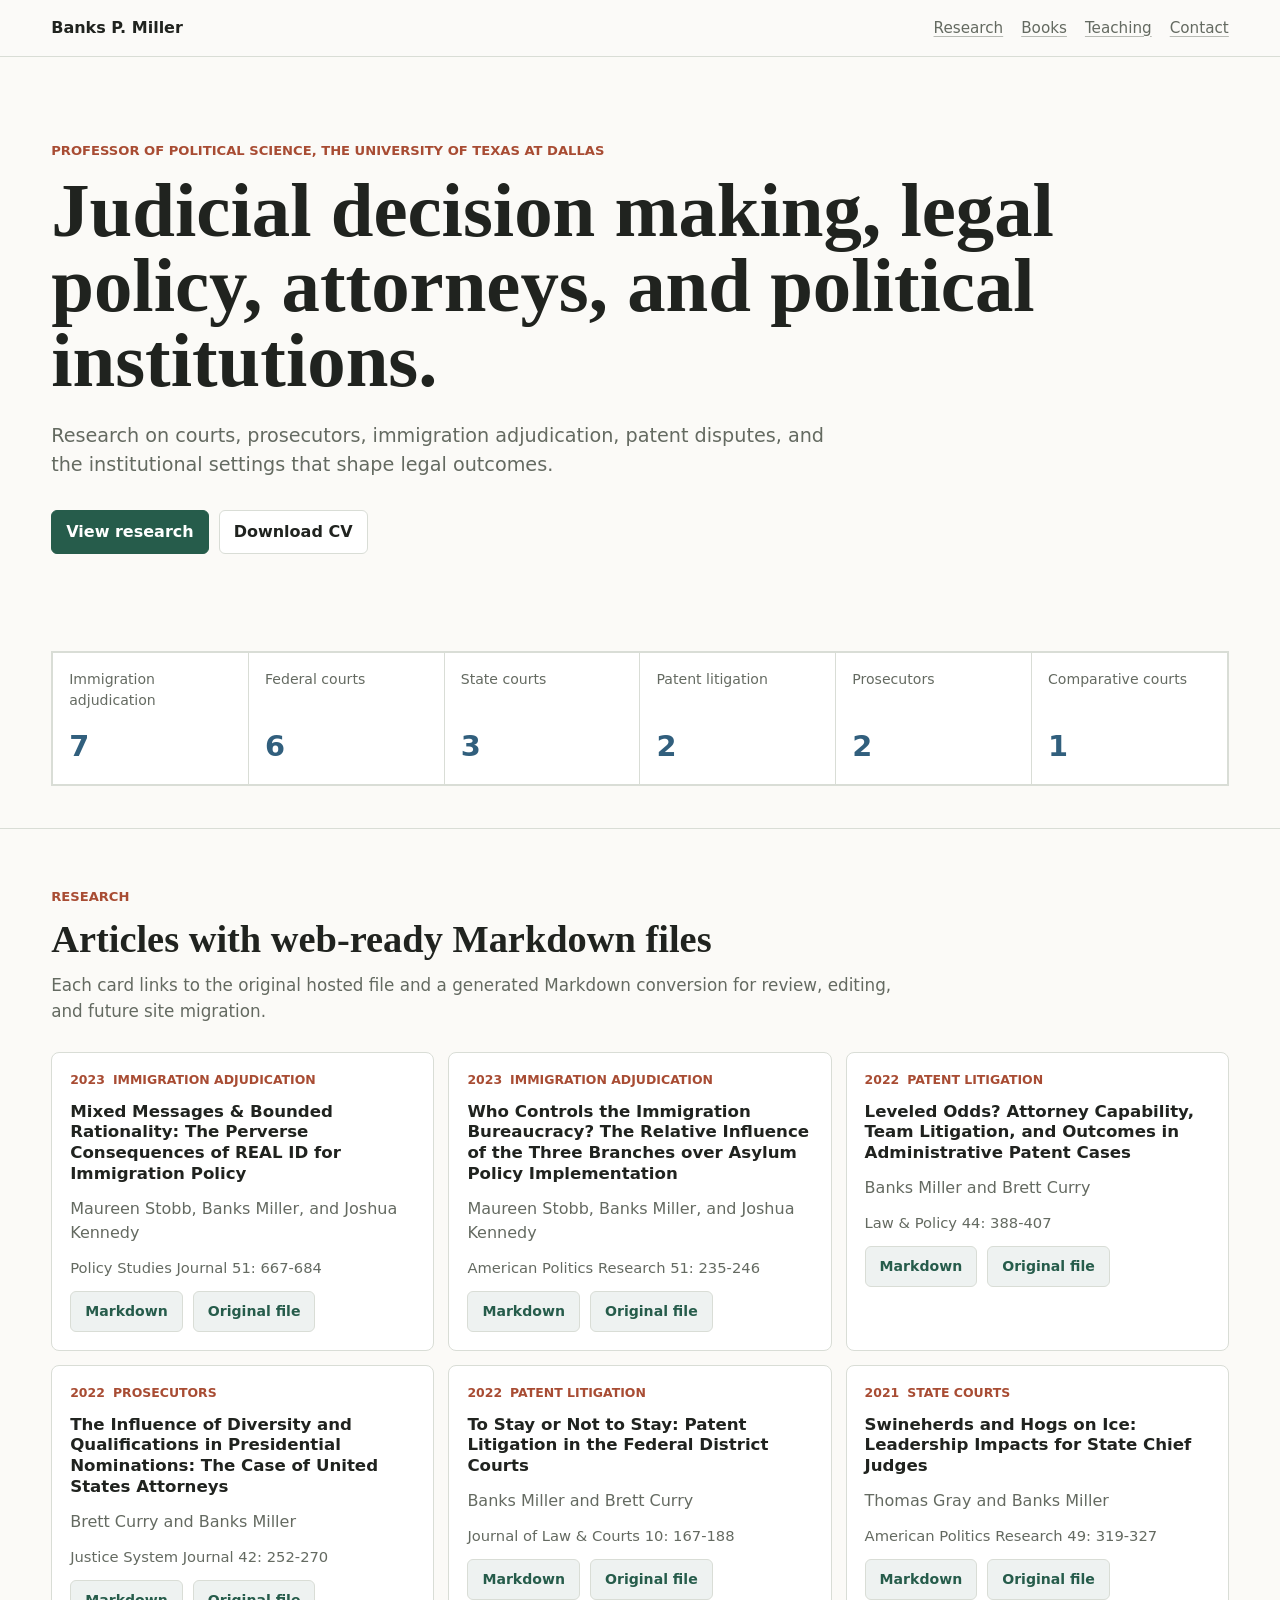
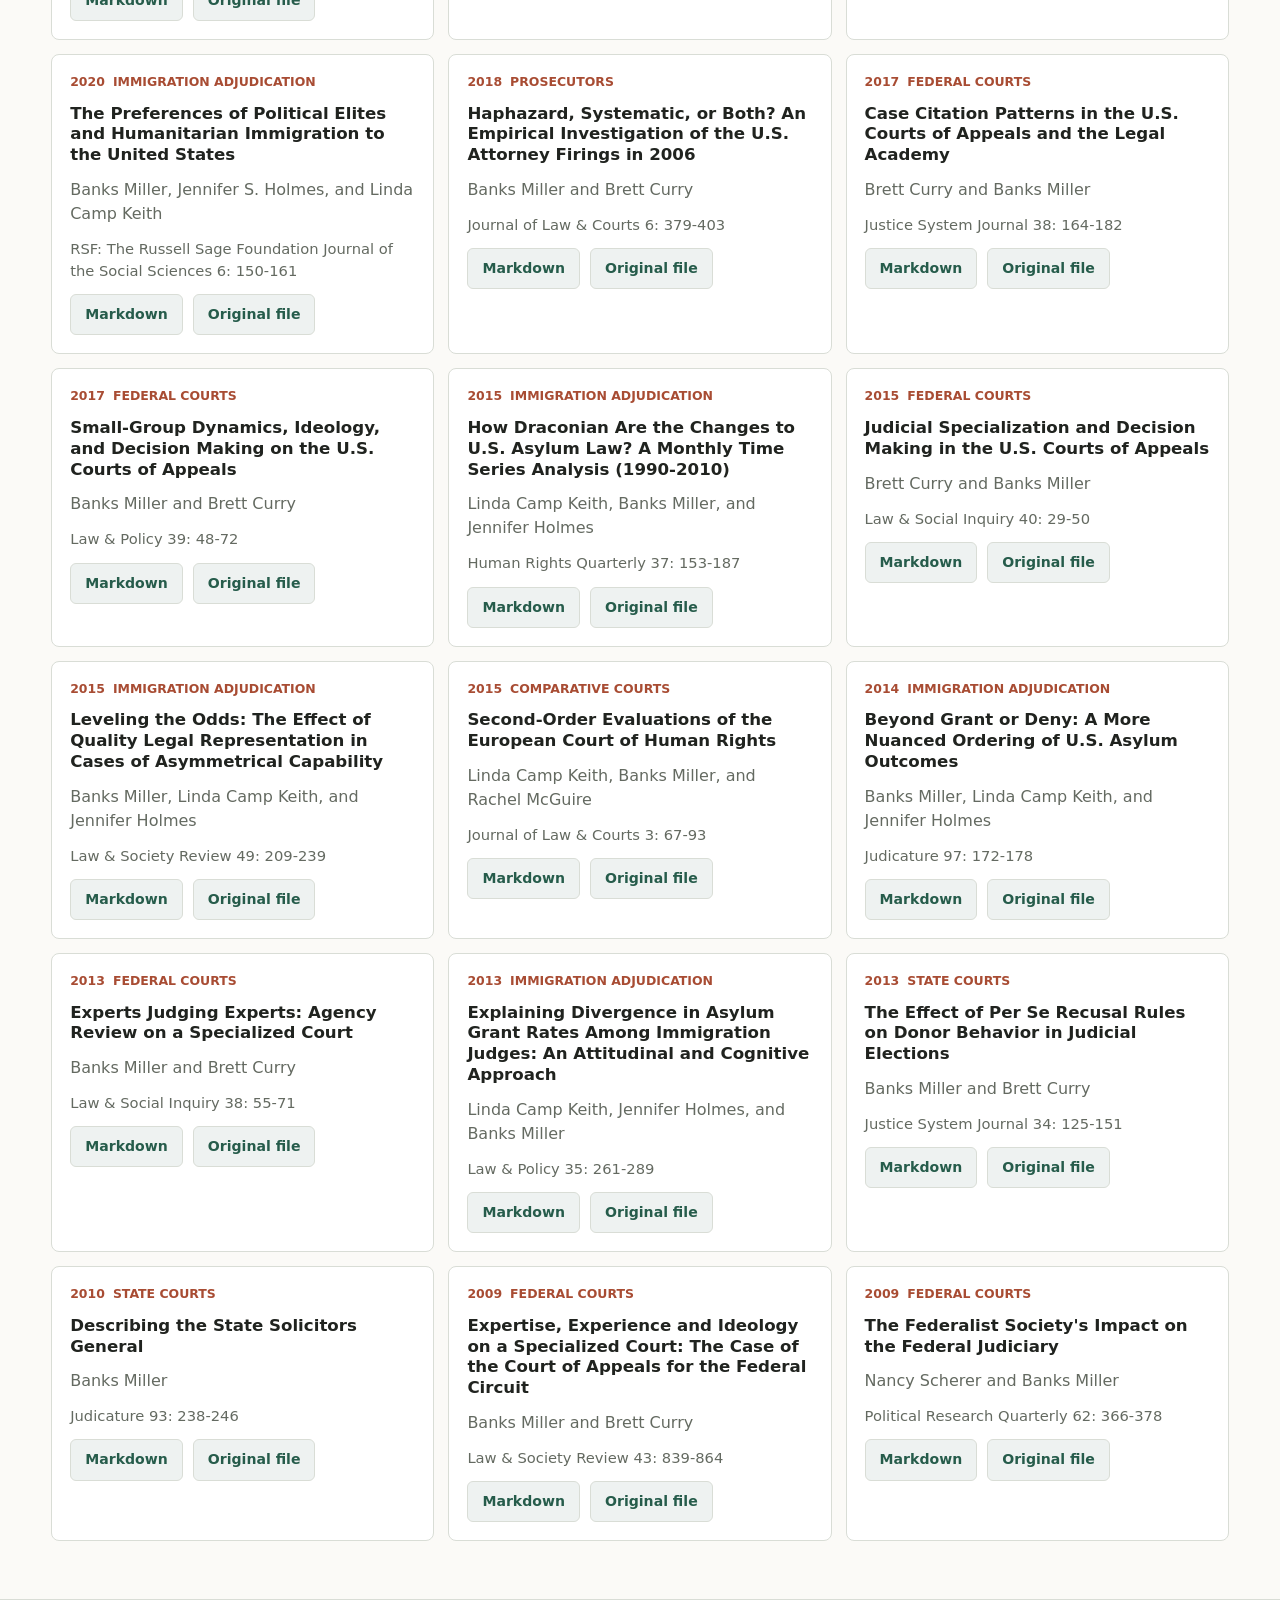
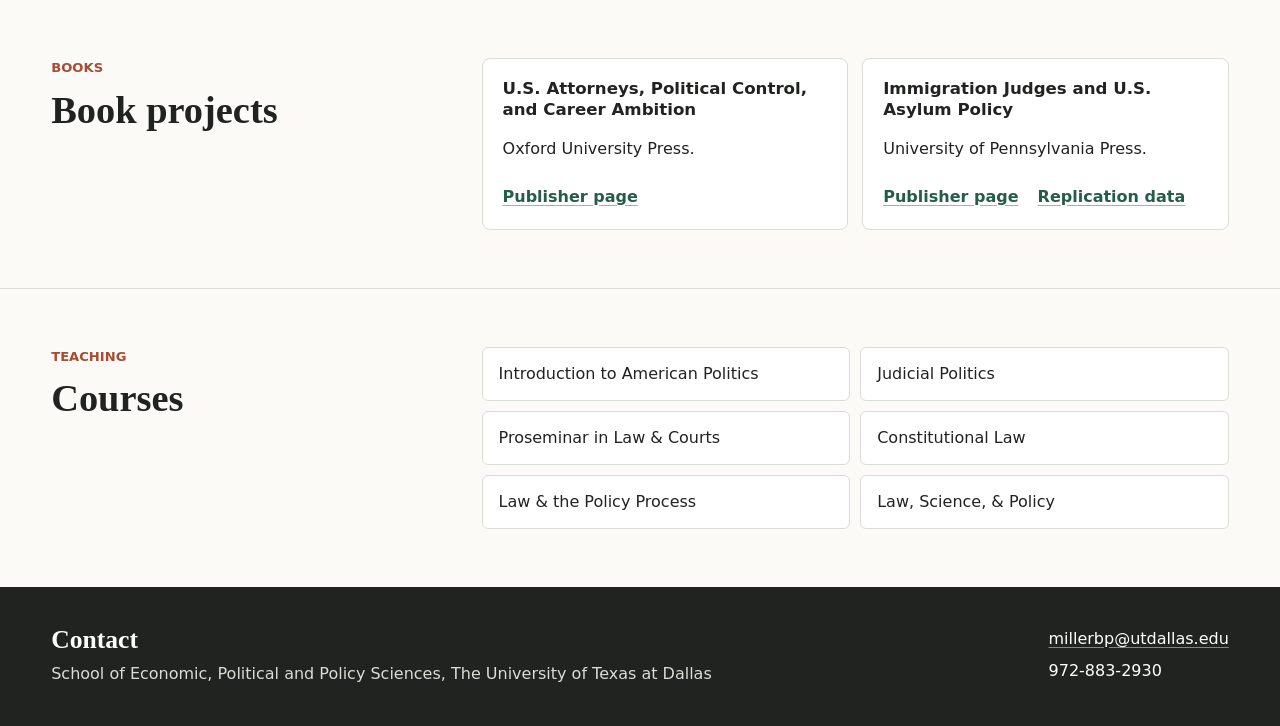
==== index.html @ 9660b115 "Add files via upload" ====
<!doctype html>
<html lang="en">
<head>
  <meta charset="utf-8">
  <meta name="viewport" content="width=device-width, initial-scale=1">
  <title>Banks P. Miller | Judicial Politics and Legal Policy</title>
  <link rel="stylesheet" href="styles.css">
</head>
<body>
  <header class="topbar">
    <a class="brand" href="#home">Banks P. Miller</a>
    <nav aria-label="Primary">
      <a href="#research">Research</a>
      <a href="#books">Books</a>
      <a href="#teaching">Teaching</a>
      <a href="#contact">Contact</a>
    </nav>
  </header>

  <main id="home">
    <section class="intro">
      <div>
        <p class="eyebrow"><span>Professor of Political Science</span><span>The University of Texas at Dallas</span></p>
        <h1><span>Judicial decision making,</span><span>legal policy, attorneys,</span><span>and political institutions.</span></h1>
        <p class="lede">Research on courts, prosecutors, immigration adjudication, patent disputes, and the institutional settings that shape legal outcomes.</p>
        <div class="hero-actions">
          <a class="button primary" href="#research">View research</a>
          <a class="button secondary" href="https://bankspmiller.weebly.com/uploads/4/0/2/3/40233695/cv.pdf">Download CV</a>
        </div>
      </div>
    </section>

    <section class="focus-band" aria-label="Research areas">
      <ul>
        <li><span>Immigration adjudication</span><strong>7</strong></li>
<li><span>Federal courts</span><strong>6</strong></li>
<li><span>State courts</span><strong>3</strong></li>
<li><span>Patent litigation</span><strong>2</strong></li>
<li><span>Prosecutors</span><strong>2</strong></li>
<li><span>Comparative courts</span><strong>1</strong></li>
      </ul>
    </section>

    <section id="research" class="section">
      <div class="section-head">
        <p class="eyebrow">Research</p>
        <h2>Articles with web-ready Markdown files</h2>
        <p>Each card links to the original hosted file and a generated Markdown conversion for review, editing, and future site migration.</p>
      </div>
      <div class="paper-grid">
        <article class="paper-card" data-topic="Immigration adjudication">
  <div class="paper-meta">
    <span>2023</span>
    <span>Immigration adjudication</span>
  </div>
  <h3>Mixed Messages &amp; Bounded Rationality: The Perverse Consequences of REAL ID for Immigration Policy</h3>
  <p>Maureen Stobb, Banks Miller, and Joshua Kennedy</p>
  <p class="venue">Policy Studies Journal 51: 667-684</p>
  <div class="actions">
    <a href="mixed-messages-real-id.html">Markdown</a>
    <a href="https://bankspmiller.weebly.com/uploads/4/0/2/3/40233695/psj_final.pdf">Original file</a>
  </div>
</article>

<article class="paper-card" data-topic="Immigration adjudication">
  <div class="paper-meta">
    <span>2023</span>
    <span>Immigration adjudication</span>
  </div>
  <h3>Who Controls the Immigration Bureaucracy? The Relative Influence of the Three Branches over Asylum Policy Implementation</h3>
  <p>Maureen Stobb, Banks Miller, and Joshua Kennedy</p>
  <p class="venue">American Politics Research 51: 235-246</p>
  <div class="actions">
    <a href="who-controls-immigration-bureaucracy.html">Markdown</a>
    <a href="https://bankspmiller.weebly.com/uploads/4/0/2/3/40233695/apr_final.pdf">Original file</a>
  </div>
</article>

<article class="paper-card" data-topic="Patent litigation">
  <div class="paper-meta">
    <span>2022</span>
    <span>Patent litigation</span>
  </div>
  <h3>Leveled Odds? Attorney Capability, Team Litigation, and Outcomes in Administrative Patent Cases</h3>
  <p>Banks Miller and Brett Curry</p>
  <p class="venue">Law &amp; Policy 44: 388-407</p>
  <div class="actions">
    <a href="leveled-odds-administrative-patent-cases.html">Markdown</a>
    <a href="https://bankspmiller.weebly.com/uploads/4/0/2/3/40233695/l_p_final.pdf">Original file</a>
  </div>
</article>

<article class="paper-card" data-topic="Prosecutors">
  <div class="paper-meta">
    <span>2022</span>
    <span>Prosecutors</span>
  </div>
  <h3>The Influence of Diversity and Qualifications in Presidential Nominations: The Case of United States Attorneys</h3>
  <p>Brett Curry and Banks Miller</p>
  <p class="venue">Justice System Journal 42: 252-270</p>
  <div class="actions">
    <a href="diversity-qualifications-us-attorneys.html">Markdown</a>
    <a href="https://bankspmiller.weebly.com/uploads/4/0/2/3/40233695/jsj_r_r_submitted5.21.20v2.docx">Original file</a>
  </div>
</article>

<article class="paper-card" data-topic="Patent litigation">
  <div class="paper-meta">
    <span>2022</span>
    <span>Patent litigation</span>
  </div>
  <h3>To Stay or Not to Stay: Patent Litigation in the Federal District Courts</h3>
  <p>Banks Miller and Brett Curry</p>
  <p class="venue">Journal of Law &amp; Courts 10: 167-188</p>
  <div class="actions">
    <a href="patent-litigation-federal-district-courts.html">Markdown</a>
    <a href="https://bankspmiller.weebly.com/uploads/4/0/2/3/40233695/jlc_final.pdf">Original file</a>
  </div>
</article>

<article class="paper-card" data-topic="State courts">
  <div class="paper-meta">
    <span>2021</span>
    <span>State courts</span>
  </div>
  <h3>Swineherds and Hogs on Ice: Leadership Impacts for State Chief Judges</h3>
  <p>Thomas Gray and Banks Miller</p>
  <p class="venue">American Politics Research 49: 319-327</p>
  <div class="actions">
    <a href="state-chief-judges-leadership-impacts.html">Markdown</a>
    <a href="https://bankspmiller.weebly.com/uploads/4/0/2/3/40233695/final_version.pdf">Original file</a>
  </div>
</article>

<article class="paper-card" data-topic="Immigration adjudication">
  <div class="paper-meta">
    <span>2020</span>
    <span>Immigration adjudication</span>
  </div>
  <h3>The Preferences of Political Elites and Humanitarian Immigration to the United States</h3>
  <p>Banks Miller, Jennifer S. Holmes, and Linda Camp Keith</p>
  <p class="venue">RSF: The Russell Sage Foundation Journal of the Social Sciences 6: 150-161</p>
  <div class="actions">
    <a href="political-elites-humanitarian-immigration.html">Markdown</a>
    <a href="https://bankspmiller.weebly.com/uploads/4/0/2/3/40233695/rsf_final.pdf">Original file</a>
  </div>
</article>

<article class="paper-card" data-topic="Prosecutors">
  <div class="paper-meta">
    <span>2018</span>
    <span>Prosecutors</span>
  </div>
  <h3>Haphazard, Systematic, or Both? An Empirical Investigation of the U.S. Attorney Firings in 2006</h3>
  <p>Banks Miller and Brett Curry</p>
  <p class="venue">Journal of Law &amp; Courts 6: 379-403</p>
  <div class="actions">
    <a href="us-attorney-firings-2006.html">Markdown</a>
    <a href="https://bankspmiller.weebly.com/uploads/4/0/2/3/40233695/jlc_published.pdf">Original file</a>
  </div>
</article>

<article class="paper-card" data-topic="Federal courts">
  <div class="paper-meta">
    <span>2017</span>
    <span>Federal courts</span>
  </div>
  <h3>Case Citation Patterns in the U.S. Courts of Appeals and the Legal Academy</h3>
  <p>Brett Curry and Banks Miller</p>
  <p class="venue">Justice System Journal 38: 164-182</p>
  <div class="actions">
    <a href="case-citation-patterns.html">Markdown</a>
    <a href="https://bankspmiller.weebly.com/uploads/4/0/2/3/40233695/case_citation_patterns_in_coas___legal_academy.pdf">Original file</a>
  </div>
</article>

<article class="paper-card" data-topic="Federal courts">
  <div class="paper-meta">
    <span>2017</span>
    <span>Federal courts</span>
  </div>
  <h3>Small-Group Dynamics, Ideology, and Decision Making on the U.S. Courts of Appeals</h3>
  <p>Banks Miller and Brett Curry</p>
  <p class="venue">Law &amp; Policy 39: 48-72</p>
  <div class="actions">
    <a href="small-group-dynamics-courts-of-appeals.html">Markdown</a>
    <a href="https://bankspmiller.weebly.com/uploads/4/0/2/3/40233695/l_p_miller_curry_2017.pdf">Original file</a>
  </div>
</article>

<article class="paper-card" data-topic="Immigration adjudication">
  <div class="paper-meta">
    <span>2015</span>
    <span>Immigration adjudication</span>
  </div>
  <h3>How Draconian Are the Changes to U.S. Asylum Law? A Monthly Time Series Analysis (1990-2010)</h3>
  <p>Linda Camp Keith, Banks Miller, and Jennifer Holmes</p>
  <p class="venue">Human Rights Quarterly 37: 153-187</p>
  <div class="actions">
    <a href="changes-to-us-asylum-law.html">Markdown</a>
    <a href="https://bankspmiller.weebly.com/uploads/4/0/2/3/40233695/hrq_2015.pdf">Original file</a>
  </div>
</article>

<article class="paper-card" data-topic="Federal courts">
  <div class="paper-meta">
    <span>2015</span>
    <span>Federal courts</span>
  </div>
  <h3>Judicial Specialization and Decision Making in the U.S. Courts of Appeals</h3>
  <p>Brett Curry and Banks Miller</p>
  <p class="venue">Law &amp; Social Inquiry 40: 29-50</p>
  <div class="actions">
    <a href="judicial-specialization-courts-of-appeals.html">Markdown</a>
    <a href="https://bankspmiller.weebly.com/uploads/4/0/2/3/40233695/lsi_antitrust_final_(2015).pdf">Original file</a>
  </div>
</article>

<article class="paper-card" data-topic="Immigration adjudication">
  <div class="paper-meta">
    <span>2015</span>
    <span>Immigration adjudication</span>
  </div>
  <h3>Leveling the Odds: The Effect of Quality Legal Representation in Cases of Asymmetrical Capability</h3>
  <p>Banks Miller, Linda Camp Keith, and Jennifer Holmes</p>
  <p class="venue">Law &amp; Society Review 49: 209-239</p>
  <div class="actions">
    <a href="quality-legal-representation-asylum.html">Markdown</a>
    <a href="https://bankspmiller.weebly.com/uploads/4/0/2/3/40233695/lsr_final_2015.pdf">Original file</a>
  </div>
</article>

<article class="paper-card" data-topic="Comparative courts">
  <div class="paper-meta">
    <span>2015</span>
    <span>Comparative courts</span>
  </div>
  <h3>Second-Order Evaluations of the European Court of Human Rights</h3>
  <p>Linda Camp Keith, Banks Miller, and Rachel McGuire</p>
  <p class="venue">Journal of Law &amp; Courts 3: 67-93</p>
  <div class="actions">
    <a href="second-order-evaluations-echr.html">Markdown</a>
    <a href="https://bankspmiller.weebly.com/uploads/4/0/2/3/40233695/jlc_ecthr_final_2015.pdf">Original file</a>
  </div>
</article>

<article class="paper-card" data-topic="Immigration adjudication">
  <div class="paper-meta">
    <span>2014</span>
    <span>Immigration adjudication</span>
  </div>
  <h3>Beyond Grant or Deny: A More Nuanced Ordering of U.S. Asylum Outcomes</h3>
  <p>Banks Miller, Linda Camp Keith, and Jennifer Holmes</p>
  <p class="venue">Judicature 97: 172-178</p>
  <div class="actions">
    <a href="beyond-grant-or-deny.html">Markdown</a>
    <a href="https://bankspmiller.weebly.com/uploads/4/0/2/3/40233695/judicature_typeset.pdf">Original file</a>
  </div>
</article>

<article class="paper-card" data-topic="Federal courts">
  <div class="paper-meta">
    <span>2013</span>
    <span>Federal courts</span>
  </div>
  <h3>Experts Judging Experts: Agency Review on a Specialized Court</h3>
  <p>Banks Miller and Brett Curry</p>
  <p class="venue">Law &amp; Social Inquiry 38: 55-71</p>
  <div class="actions">
    <a href="experts-judging-experts.html">Markdown</a>
    <a href="https://bankspmiller.weebly.com/uploads/4/0/2/3/40233695/lsi_final.pdf">Original file</a>
  </div>
</article>

<article class="paper-card" data-topic="Immigration adjudication">
  <div class="paper-meta">
    <span>2013</span>
    <span>Immigration adjudication</span>
  </div>
  <h3>Explaining Divergence in Asylum Grant Rates Among Immigration Judges: An Attitudinal and Cognitive Approach</h3>
  <p>Linda Camp Keith, Jennifer Holmes, and Banks Miller</p>
  <p class="venue">Law &amp; Policy 35: 261-289</p>
  <div class="actions">
    <a href="asylum-grant-rates-judges.html">Markdown</a>
    <a href="https://bankspmiller.weebly.com/uploads/4/0/2/3/40233695/lp_final.pdf">Original file</a>
  </div>
</article>

<article class="paper-card" data-topic="State courts">
  <div class="paper-meta">
    <span>2013</span>
    <span>State courts</span>
  </div>
  <h3>The Effect of Per Se Recusal Rules on Donor Behavior in Judicial Elections</h3>
  <p>Banks Miller and Brett Curry</p>
  <p class="venue">Justice System Journal 34: 125-151</p>
  <div class="actions">
    <a href="per-se-recusal-donor-behavior.html">Markdown</a>
    <a href="https://bankspmiller.weebly.com/uploads/4/0/2/3/40233695/copyedit_proof.pdf">Original file</a>
  </div>
</article>

<article class="paper-card" data-topic="State courts">
  <div class="paper-meta">
    <span>2010</span>
    <span>State courts</span>
  </div>
  <h3>Describing the State Solicitors General</h3>
  <p>Banks Miller</p>
  <p class="venue">Judicature 93: 238-246</p>
  <div class="actions">
    <a href="state-solicitors-general.html">Markdown</a>
    <a href="https://bankspmiller.weebly.com/uploads/4/0/2/3/40233695/judicature_stsg_final.pdf">Original file</a>
  </div>
</article>

<article class="paper-card" data-topic="Federal courts">
  <div class="paper-meta">
    <span>2009</span>
    <span>Federal courts</span>
  </div>
  <h3>Expertise, Experience and Ideology on a Specialized Court: The Case of the Court of Appeals for the Federal Circuit</h3>
  <p>Banks Miller and Brett Curry</p>
  <p class="venue">Law &amp; Society Review 43: 839-864</p>
  <div class="actions">
    <a href="federal-circuit-expertise-experience-ideology.html">Markdown</a>
    <a href="https://bankspmiller.weebly.com/uploads/4/0/2/3/40233695/final.pdf">Original file</a>
  </div>
</article>

<article class="paper-card" data-topic="Federal courts">
  <div class="paper-meta">
    <span>2009</span>
    <span>Federal courts</span>
  </div>
  <h3>The Federalist Society&#x27;s Impact on the Federal Judiciary</h3>
  <p>Nancy Scherer and Banks Miller</p>
  <p class="venue">Political Research Quarterly 62: 366-378</p>
  <div class="actions">
    <a href="federalist-society-impact.html">Markdown</a>
    <a href="https://bankspmiller.weebly.com/uploads/4/0/2/3/40233695/fed_soc_final.pdf">Original file</a>
  </div>
</article>

      </div>
    </section>

    <section id="books" class="section two-column">
      <div>
        <p class="eyebrow">Books</p>
        <h2>Book projects</h2>
      </div>
      <div class="book-list">
        <article>
          <h3>U.S. Attorneys, Political Control, and Career Ambition</h3>
          <p>Oxford University Press.</p>
          <a href="https://global.oup.com/academic/product/us-attorneys-political-control-and-career-ambition-9780190928247?cc=us&amp;lang=en">Publisher page</a>
        </article>
        <article>
          <h3>Immigration Judges and U.S. Asylum Policy</h3>
          <p>University of Pennsylvania Press.</p>
          <a href="http://www.upenn.edu/pennpress/book/15266.html">Publisher page</a>
          <a href="http://dx.doi.org/10.7910/DVN/26474">Replication data</a>
        </article>
      </div>
    </section>

    <section id="teaching" class="section two-column">
      <div>
        <p class="eyebrow">Teaching</p>
        <h2>Courses</h2>
      </div>
      <ul class="course-list">
        <li>Introduction to American Politics</li>
        <li>Judicial Politics</li>
        <li>Proseminar in Law & Courts</li>
        <li>Constitutional Law</li>
        <li>Law & the Policy Process</li>
        <li>Law, Science, & Policy</li>
      </ul>
    </section>
  </main>

  <footer id="contact">
    <div>
      <h2>Contact</h2>
      <p>School of Economic, Political and Policy Sciences, The University of Texas at Dallas</p>
    </div>
    <address>
      <a href="mailto:millerbp@utdallas.edu">millerbp@utdallas.edu</a>
      <span>972-883-2930</span>
    </address>
  </footer>
</body>
</html>
---- styles.css ----
* {
  box-sizing: border-box;
}

:root {
  --ink: #20231f;
  --muted: #646a61;
  --paper: #fbfaf7;
  --line: #d9ddd6;
  --green: #265c4b;
  --rust: #a84c33;
  --blue: #315f7d;
  --white: #ffffff;
}

body {
  margin: 0;
  color: var(--ink);
  background: var(--paper);
  font-family: Inter, ui-sans-serif, system-ui, -apple-system, BlinkMacSystemFont, "Segoe UI", sans-serif;
  line-height: 1.5;
  overflow-x: hidden;
}

a {
  color: inherit;
  text-decoration-color: color-mix(in srgb, currentColor 45%, transparent);
  text-underline-offset: 0.18em;
}

.topbar {
  position: sticky;
  top: 0;
  z-index: 10;
  display: flex;
  align-items: center;
  justify-content: space-between;
  gap: 24px;
  padding: 16px clamp(20px, 4vw, 56px);
  background: color-mix(in srgb, var(--paper) 92%, white);
  border-bottom: 1px solid var(--line);
}

.brand {
  font-weight: 750;
  text-decoration: none;
  white-space: nowrap;
}

nav {
  display: flex;
  gap: 18px;
  flex-wrap: wrap;
  justify-content: flex-end;
  color: var(--muted);
  font-size: 0.95rem;
}

.intro {
  display: block;
  padding: clamp(44px, 7vw, 84px) clamp(20px, 4vw, 56px) 32px;
  min-height: 66vh;
}

.intro > * {
  min-width: 0;
}

.eyebrow {
  margin: 0 0 12px;
  color: var(--rust);
  font-size: 0.82rem;
  font-weight: 760;
  letter-spacing: 0;
  text-transform: uppercase;
  overflow-wrap: anywhere;
}

.eyebrow span + span::before {
  content: ", ";
}

h1,
h2,
h3,
p {
  overflow-wrap: anywhere;
}

h1 {
  margin: 0;
  max-width: none;
  font-family: Georgia, "Times New Roman", serif;
  font-size: clamp(2.45rem, 6vw, 5.2rem);
  line-height: 0.98;
  letter-spacing: 0;
  hyphens: auto;
}

h1 span + span::before {
  content: " ";
}

h2 {
  margin: 0;
  font-family: Georgia, "Times New Roman", serif;
  font-size: clamp(1.8rem, 3vw, 3.1rem);
  line-height: 1.05;
  letter-spacing: 0;
}

h3 {
  margin: 0;
  font-size: 1.04rem;
  line-height: 1.25;
  letter-spacing: 0;
}

.lede {
  max-width: 780px;
  margin: 24px 0 0;
  color: var(--muted);
  font-size: clamp(1.05rem, 1.5vw, 1.3rem);
}

.hero-actions,
.actions {
  display: flex;
  flex-wrap: wrap;
  gap: 10px;
  align-items: center;
}

.hero-actions {
  margin-top: 30px;
}

.button,
.actions a {
  min-height: 40px;
  display: inline-flex;
  align-items: center;
  justify-content: center;
  padding: 9px 14px;
  border: 1px solid var(--line);
  border-radius: 6px;
  font-weight: 700;
  text-decoration: none;
}

.primary {
  color: white;
  background: var(--green);
  border-color: var(--green);
}

.secondary {
  background: white;
}

.focus-band {
  padding: 0 clamp(20px, 4vw, 56px) 42px;
}

.focus-band ul {
  display: grid;
  grid-template-columns: repeat(6, minmax(0, 1fr));
  gap: 1px;
  margin: 0;
  padding: 1px;
  list-style: none;
  background: var(--line);
  border: 1px solid var(--line);
}

.focus-band li {
  min-height: 104px;
  display: flex;
  flex-direction: column;
  justify-content: space-between;
  gap: 14px;
  padding: 16px;
  background: white;
}

.focus-band span {
  color: var(--muted);
  font-size: 0.88rem;
}

.focus-band strong {
  font-size: 1.8rem;
  color: var(--blue);
}

.section {
  padding: 58px clamp(20px, 4vw, 56px);
  border-top: 1px solid var(--line);
}

.section-head {
  max-width: 860px;
  margin-bottom: 28px;
}

.section-head p:not(.eyebrow) {
  margin: 14px 0 0;
  color: var(--muted);
  font-size: 1.05rem;
}

.paper-grid {
  display: grid;
  grid-template-columns: repeat(3, minmax(0, 1fr));
  gap: 14px;
}

.paper-card {
  display: grid;
  gap: 12px;
  align-content: start;
  min-height: 265px;
  padding: 18px;
  background: white;
  border: 1px solid var(--line);
  border-radius: 8px;
}

.paper-meta {
  display: flex;
  flex-wrap: wrap;
  gap: 8px;
  color: var(--rust);
  font-size: 0.78rem;
  font-weight: 780;
  text-transform: uppercase;
}

.paper-card p {
  margin: 0;
  color: var(--muted);
}

.venue {
  font-size: 0.92rem;
}

.actions {
  margin-top: auto;
}

.actions a {
  color: var(--green);
  background: color-mix(in srgb, var(--green) 8%, white);
  font-size: 0.88rem;
}

.two-column {
  display: grid;
  grid-template-columns: minmax(220px, 0.7fr) minmax(0, 1.3fr);
  gap: 28px;
}

.book-list {
  display: grid;
  grid-template-columns: repeat(2, minmax(0, 1fr));
  gap: 14px;
}

.book-list article {
  padding: 20px;
  background: white;
  border: 1px solid var(--line);
  border-radius: 8px;
}

.book-list a {
  display: inline-block;
  margin: 8px 14px 0 0;
  color: var(--green);
  font-weight: 720;
}

.course-list {
  display: grid;
  grid-template-columns: repeat(2, minmax(0, 1fr));
  gap: 10px;
  margin: 0;
  padding: 0;
  list-style: none;
}

.course-list li {
  padding: 14px 16px;
  background: white;
  border: 1px solid var(--line);
  border-radius: 6px;
}

footer {
  display: flex;
  justify-content: space-between;
  gap: 24px;
  padding: 40px clamp(20px, 4vw, 56px);
  color: white;
  background: #20231f;
}

footer h2 {
  font-size: 1.6rem;
}

footer p {
  margin: 8px 0 0;
  color: #d9ddd6;
}

address {
  display: grid;
  gap: 8px;
  align-content: start;
  font-style: normal;
}

@media (max-width: 980px) {
  .intro,
  .two-column {
    grid-template-columns: 1fr;
  }

  .focus-band ul,
  .paper-grid {
    grid-template-columns: repeat(2, minmax(0, 1fr));
  }
}

@media (max-width: 640px) {
  .topbar {
    align-items: flex-start;
    flex-direction: column;
  }

  nav {
    justify-content: flex-start;
  }

  .intro {
    min-height: auto;
  }

  .lede {
    max-width: 330px;
  }

  h1 {
    font-size: 1.72rem;
    line-height: 1.08;
  }

  h1 span {
    display: block;
  }

  h1 span + span::before {
    content: "";
  }

  .eyebrow {
    font-size: 0.74rem;
    line-height: 1.25;
  }

  .eyebrow span {
    display: block;
  }

  .eyebrow span + span::before {
    content: "";
  }

  .focus-band ul,
  .paper-grid,
  .book-list,
  .course-list {
    grid-template-columns: 1fr;
  }

  footer {
    flex-direction: column;
  }
}
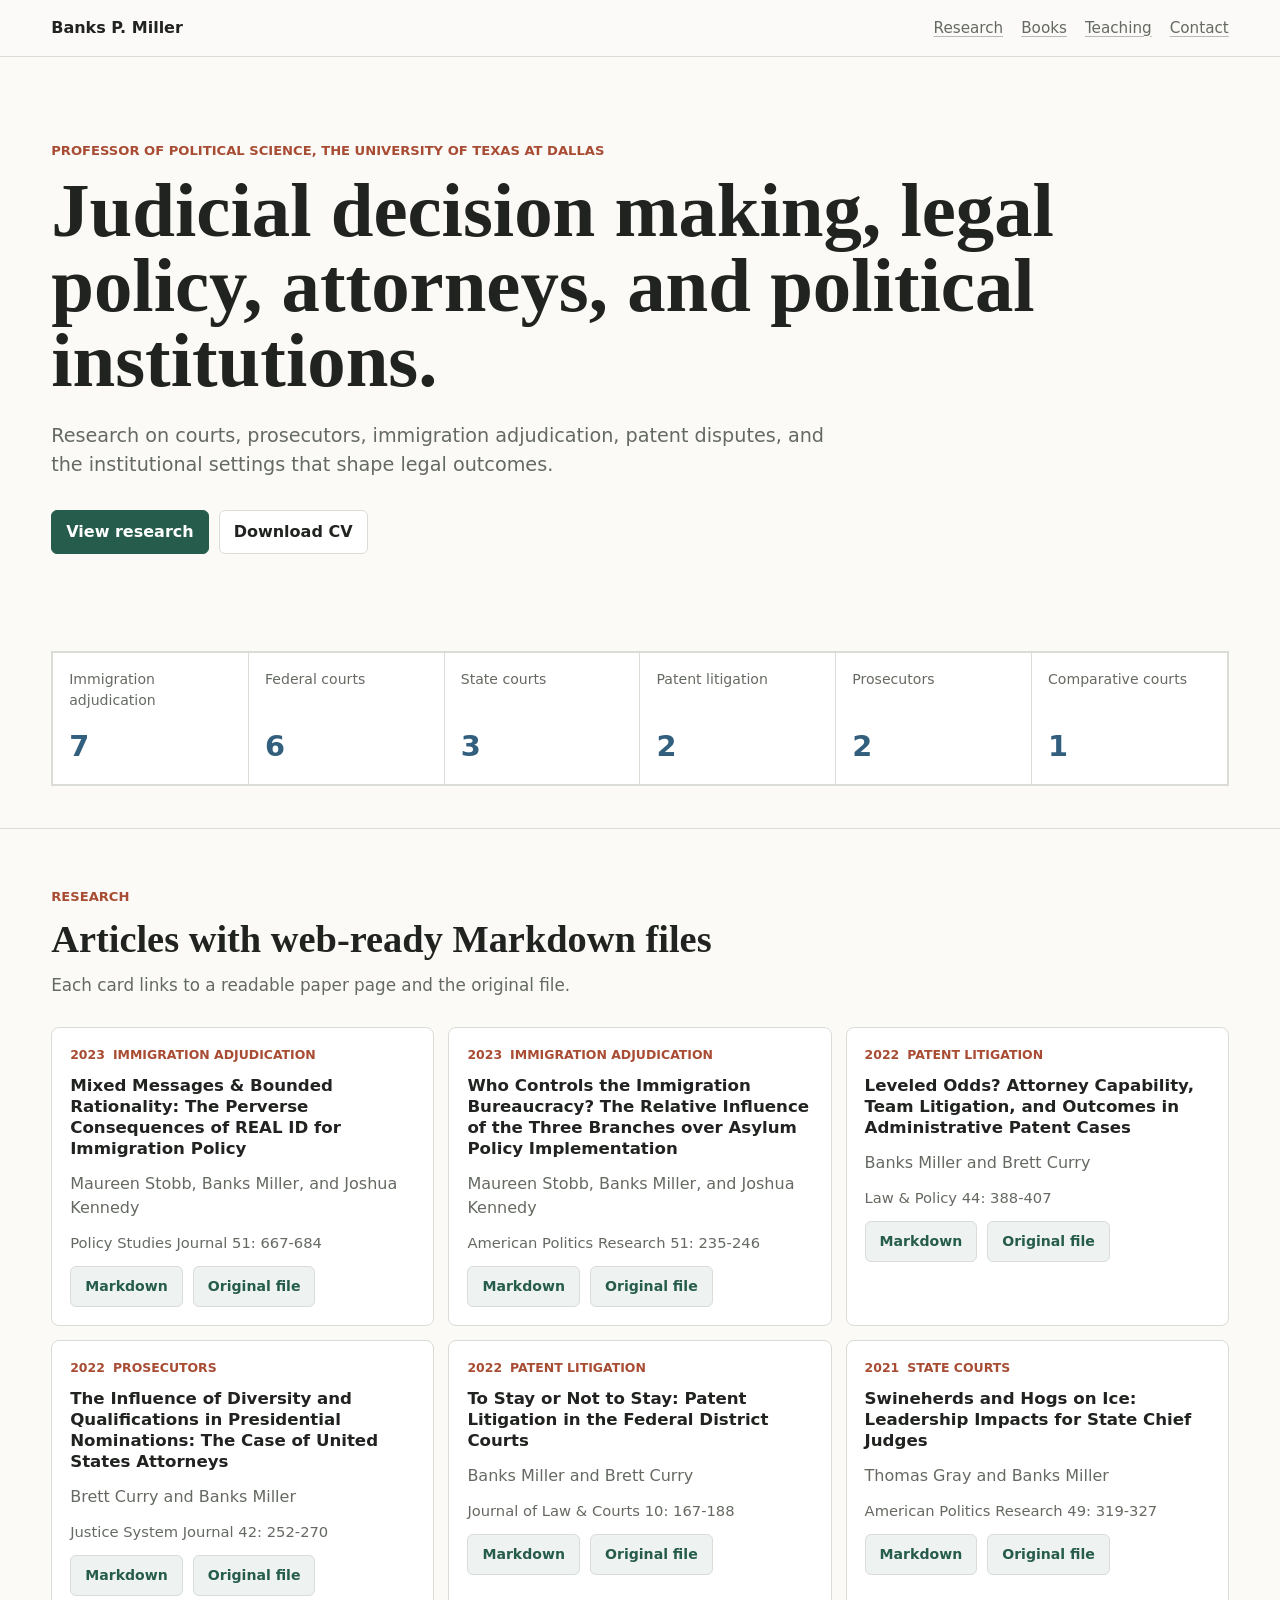
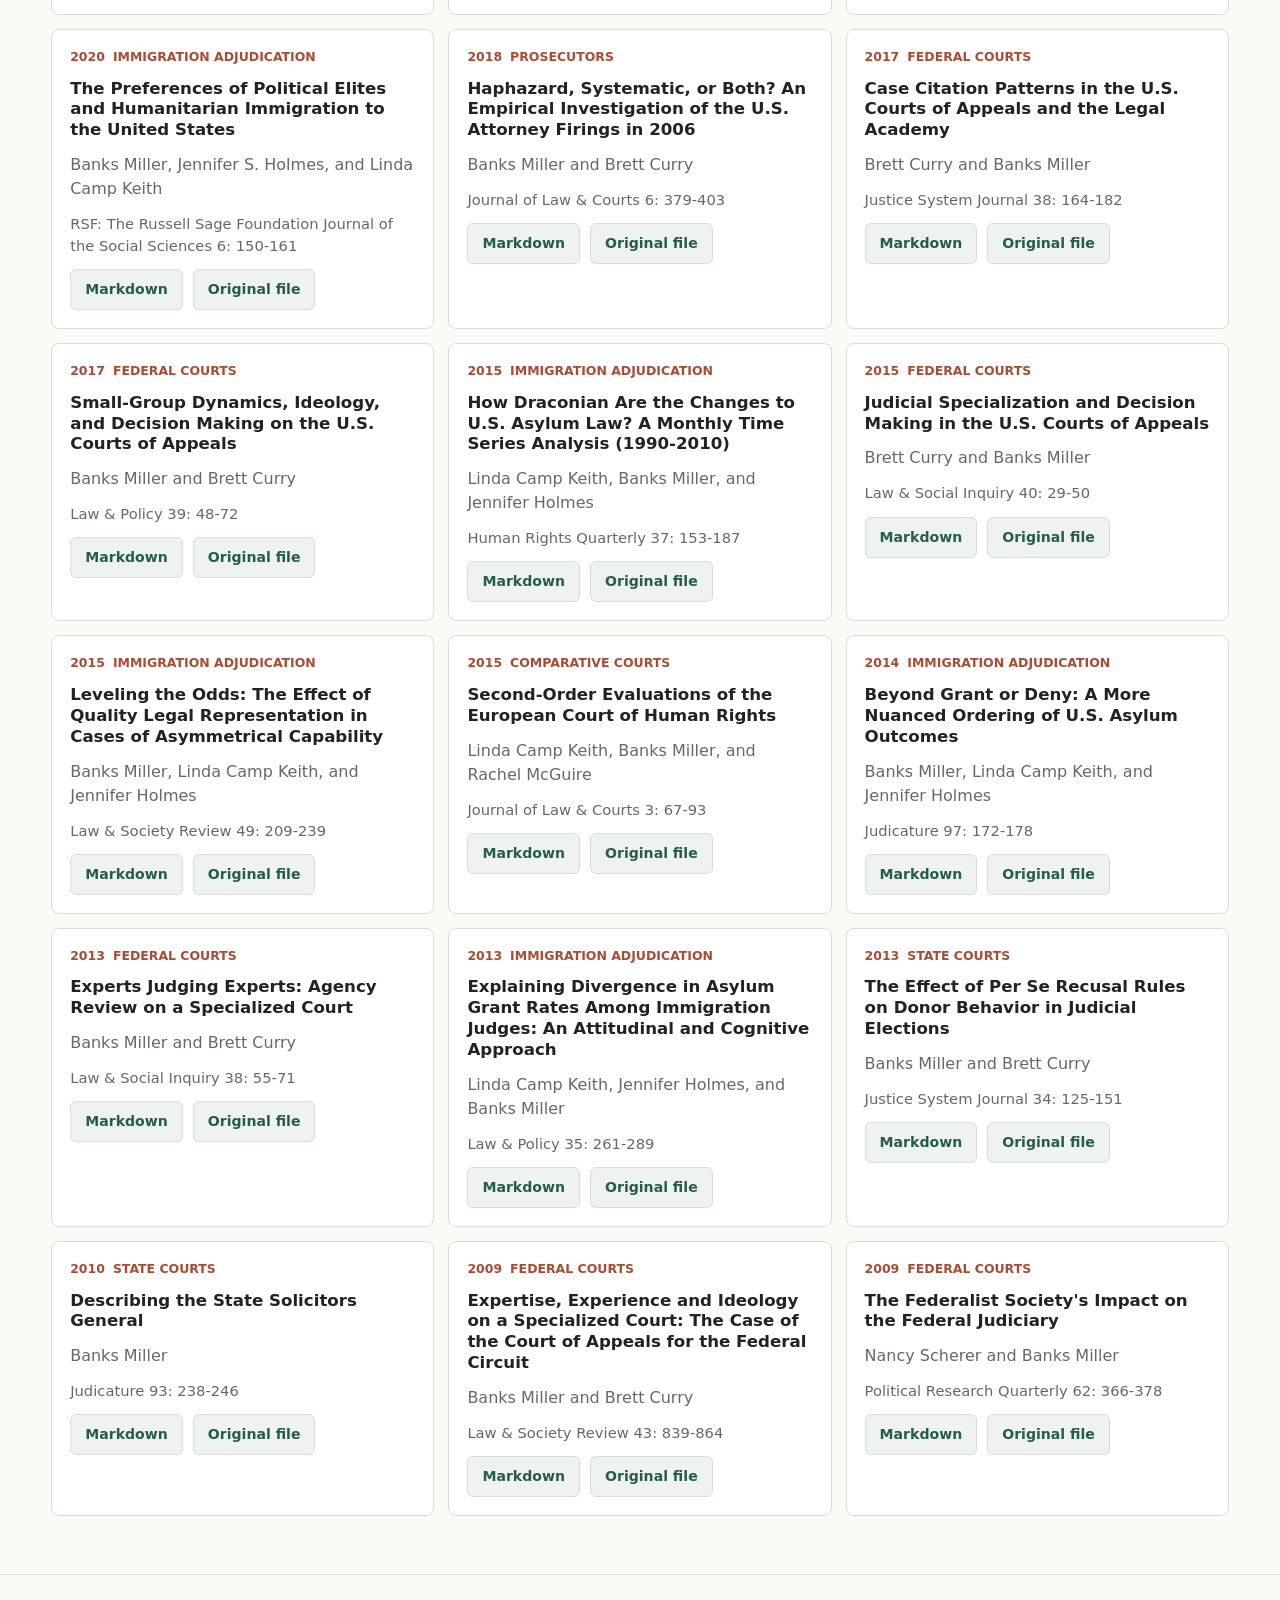
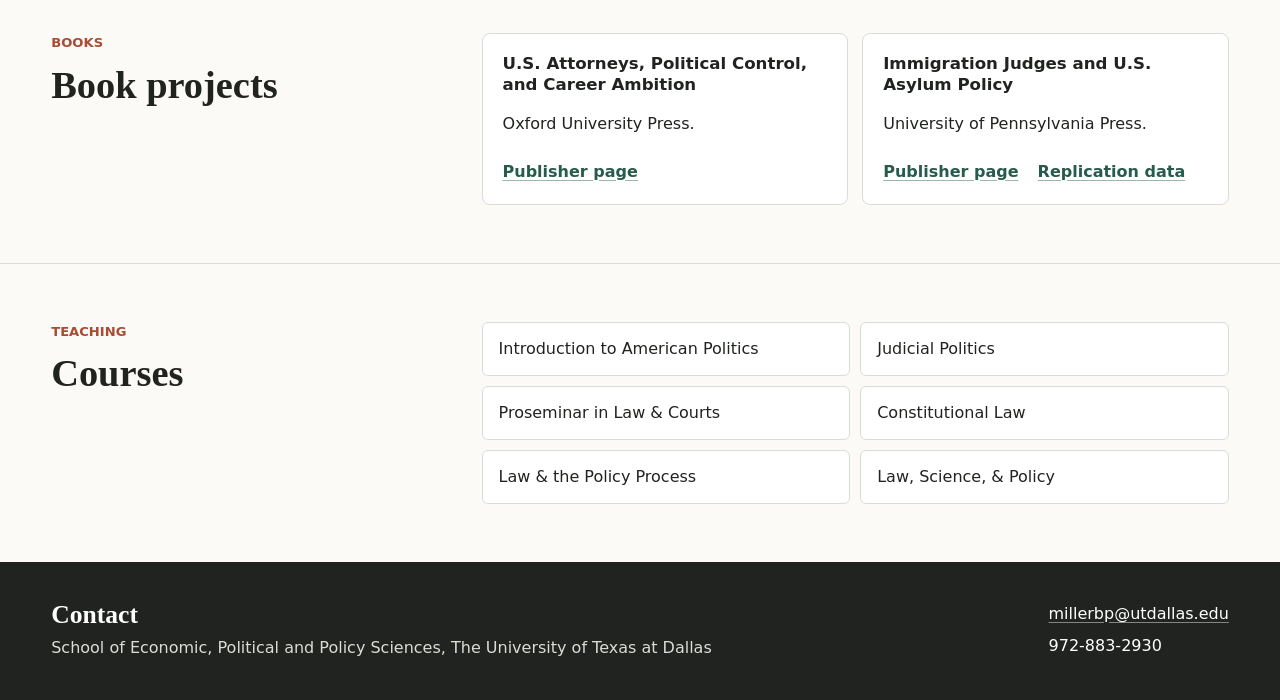
==== commit a3843f1d: "Add files via upload" ====
--- a/index.html
+++ b/index.html
@@ -45,7 +45,7 @@
       <div class="section-head">
         <p class="eyebrow">Research</p>
         <h2>Articles with web-ready Markdown files</h2>
-        <p>Each card links to the original hosted file and a generated Markdown conversion for review, editing, and future site migration.</p>
+        <p>Each card links to a readable paper page and the original file.</p>
       </div>
       <div class="paper-grid">
         <article class="paper-card" data-topic="Immigration adjudication">
@@ -58,7 +58,7 @@
   <p class="venue">Policy Studies Journal 51: 667-684</p>
   <div class="actions">
     <a href="mixed-messages-real-id.html">Markdown</a>
-    <a href="https://bankspmiller.weebly.com/uploads/4/0/2/3/40233695/psj_final.pdf">Original file</a>
+    <a href="psj_final.pdf">Original file</a>
   </div>
 </article>
 
@@ -72,7 +72,7 @@
   <p class="venue">American Politics Research 51: 235-246</p>
   <div class="actions">
     <a href="who-controls-immigration-bureaucracy.html">Markdown</a>
-    <a href="https://bankspmiller.weebly.com/uploads/4/0/2/3/40233695/apr_final.pdf">Original file</a>
+    <a href="apr_final.pdf">Original file</a>
   </div>
 </article>
 
@@ -86,7 +86,7 @@
   <p class="venue">Law &amp; Policy 44: 388-407</p>
   <div class="actions">
     <a href="leveled-odds-administrative-patent-cases.html">Markdown</a>
-    <a href="https://bankspmiller.weebly.com/uploads/4/0/2/3/40233695/l_p_final.pdf">Original file</a>
+    <a href="l_p_final.pdf">Original file</a>
   </div>
 </article>
 
@@ -100,7 +100,7 @@
   <p class="venue">Justice System Journal 42: 252-270</p>
   <div class="actions">
     <a href="diversity-qualifications-us-attorneys.html">Markdown</a>
-    <a href="https://bankspmiller.weebly.com/uploads/4/0/2/3/40233695/jsj_r_r_submitted5.21.20v2.docx">Original file</a>
+    <a href="jsj_r_r_submitted5.21.20v2.docx">Original file</a>
   </div>
 </article>
 
@@ -114,7 +114,7 @@
   <p class="venue">Journal of Law &amp; Courts 10: 167-188</p>
   <div class="actions">
     <a href="patent-litigation-federal-district-courts.html">Markdown</a>
-    <a href="https://bankspmiller.weebly.com/uploads/4/0/2/3/40233695/jlc_final.pdf">Original file</a>
+    <a href="jlc_final.pdf">Original file</a>
   </div>
 </article>
 
@@ -128,7 +128,7 @@
   <p class="venue">American Politics Research 49: 319-327</p>
   <div class="actions">
     <a href="state-chief-judges-leadership-impacts.html">Markdown</a>
-    <a href="https://bankspmiller.weebly.com/uploads/4/0/2/3/40233695/final_version.pdf">Original file</a>
+    <a href="final_version.pdf">Original file</a>
   </div>
 </article>
 
@@ -142,7 +142,7 @@
   <p class="venue">RSF: The Russell Sage Foundation Journal of the Social Sciences 6: 150-161</p>
   <div class="actions">
     <a href="political-elites-humanitarian-immigration.html">Markdown</a>
-    <a href="https://bankspmiller.weebly.com/uploads/4/0/2/3/40233695/rsf_final.pdf">Original file</a>
+    <a href="rsf_final.pdf">Original file</a>
   </div>
 </article>
 
@@ -156,7 +156,7 @@
   <p class="venue">Journal of Law &amp; Courts 6: 379-403</p>
   <div class="actions">
     <a href="us-attorney-firings-2006.html">Markdown</a>
-    <a href="https://bankspmiller.weebly.com/uploads/4/0/2/3/40233695/jlc_published.pdf">Original file</a>
+    <a href="jlc_published.pdf">Original file</a>
   </div>
 </article>
 
@@ -170,7 +170,7 @@
   <p class="venue">Justice System Journal 38: 164-182</p>
   <div class="actions">
     <a href="case-citation-patterns.html">Markdown</a>
-    <a href="https://bankspmiller.weebly.com/uploads/4/0/2/3/40233695/case_citation_patterns_in_coas___legal_academy.pdf">Original file</a>
+    <a href="case_citation_patterns_in_coas___legal_academy.pdf">Original file</a>
   </div>
 </article>
 
@@ -184,7 +184,7 @@
   <p class="venue">Law &amp; Policy 39: 48-72</p>
   <div class="actions">
     <a href="small-group-dynamics-courts-of-appeals.html">Markdown</a>
-    <a href="https://bankspmiller.weebly.com/uploads/4/0/2/3/40233695/l_p_miller_curry_2017.pdf">Original file</a>
+    <a href="l_p_miller_curry_2017.pdf">Original file</a>
   </div>
 </article>
 
@@ -198,7 +198,7 @@
   <p class="venue">Human Rights Quarterly 37: 153-187</p>
   <div class="actions">
     <a href="changes-to-us-asylum-law.html">Markdown</a>
-    <a href="https://bankspmiller.weebly.com/uploads/4/0/2/3/40233695/hrq_2015.pdf">Original file</a>
+    <a href="hrq_2015.pdf">Original file</a>
   </div>
 </article>
 
@@ -212,7 +212,7 @@
   <p class="venue">Law &amp; Social Inquiry 40: 29-50</p>
   <div class="actions">
     <a href="judicial-specialization-courts-of-appeals.html">Markdown</a>
-    <a href="https://bankspmiller.weebly.com/uploads/4/0/2/3/40233695/lsi_antitrust_final_(2015).pdf">Original file</a>
+    <a href="lsi_antitrust_final_(2015).pdf">Original file</a>
   </div>
 </article>
 
@@ -226,7 +226,7 @@
   <p class="venue">Law &amp; Society Review 49: 209-239</p>
   <div class="actions">
     <a href="quality-legal-representation-asylum.html">Markdown</a>
-    <a href="https://bankspmiller.weebly.com/uploads/4/0/2/3/40233695/lsr_final_2015.pdf">Original file</a>
+    <a href="lsr_final_2015.pdf">Original file</a>
   </div>
 </article>
 
@@ -240,7 +240,7 @@
   <p class="venue">Journal of Law &amp; Courts 3: 67-93</p>
   <div class="actions">
     <a href="second-order-evaluations-echr.html">Markdown</a>
-    <a href="https://bankspmiller.weebly.com/uploads/4/0/2/3/40233695/jlc_ecthr_final_2015.pdf">Original file</a>
+    <a href="jlc_ecthr_final_2015.pdf">Original file</a>
   </div>
 </article>
 
@@ -254,7 +254,7 @@
   <p class="venue">Judicature 97: 172-178</p>
   <div class="actions">
     <a href="beyond-grant-or-deny.html">Markdown</a>
-    <a href="https://bankspmiller.weebly.com/uploads/4/0/2/3/40233695/judicature_typeset.pdf">Original file</a>
+    <a href="judicature_typeset.pdf">Original file</a>
   </div>
 </article>
 
@@ -268,7 +268,7 @@
   <p class="venue">Law &amp; Social Inquiry 38: 55-71</p>
   <div class="actions">
     <a href="experts-judging-experts.html">Markdown</a>
-    <a href="https://bankspmiller.weebly.com/uploads/4/0/2/3/40233695/lsi_final.pdf">Original file</a>
+    <a href="lsi_final.pdf">Original file</a>
   </div>
 </article>
 
@@ -282,7 +282,7 @@
   <p class="venue">Law &amp; Policy 35: 261-289</p>
   <div class="actions">
     <a href="asylum-grant-rates-judges.html">Markdown</a>
-    <a href="https://bankspmiller.weebly.com/uploads/4/0/2/3/40233695/lp_final.pdf">Original file</a>
+    <a href="lp_final.pdf">Original file</a>
   </div>
 </article>
 
@@ -296,7 +296,7 @@
   <p class="venue">Justice System Journal 34: 125-151</p>
   <div class="actions">
     <a href="per-se-recusal-donor-behavior.html">Markdown</a>
-    <a href="https://bankspmiller.weebly.com/uploads/4/0/2/3/40233695/copyedit_proof.pdf">Original file</a>
+    <a href="copyedit_proof.pdf">Original file</a>
   </div>
 </article>
 
@@ -310,7 +310,7 @@
   <p class="venue">Judicature 93: 238-246</p>
   <div class="actions">
     <a href="state-solicitors-general.html">Markdown</a>
-    <a href="https://bankspmiller.weebly.com/uploads/4/0/2/3/40233695/judicature_stsg_final.pdf">Original file</a>
+    <a href="judicature_stsg_final.pdf">Original file</a>
   </div>
 </article>
 
@@ -324,7 +324,7 @@
   <p class="venue">Law &amp; Society Review 43: 839-864</p>
   <div class="actions">
     <a href="federal-circuit-expertise-experience-ideology.html">Markdown</a>
-    <a href="https://bankspmiller.weebly.com/uploads/4/0/2/3/40233695/final.pdf">Original file</a>
+    <a href="final.pdf">Original file</a>
   </div>
 </article>
 
@@ -338,7 +338,7 @@
   <p class="venue">Political Research Quarterly 62: 366-378</p>
   <div class="actions">
     <a href="federalist-society-impact.html">Markdown</a>
-    <a href="https://bankspmiller.weebly.com/uploads/4/0/2/3/40233695/fed_soc_final.pdf">Original file</a>
+    <a href="fed_soc_final.pdf">Original file</a>
   </div>
 </article>
 
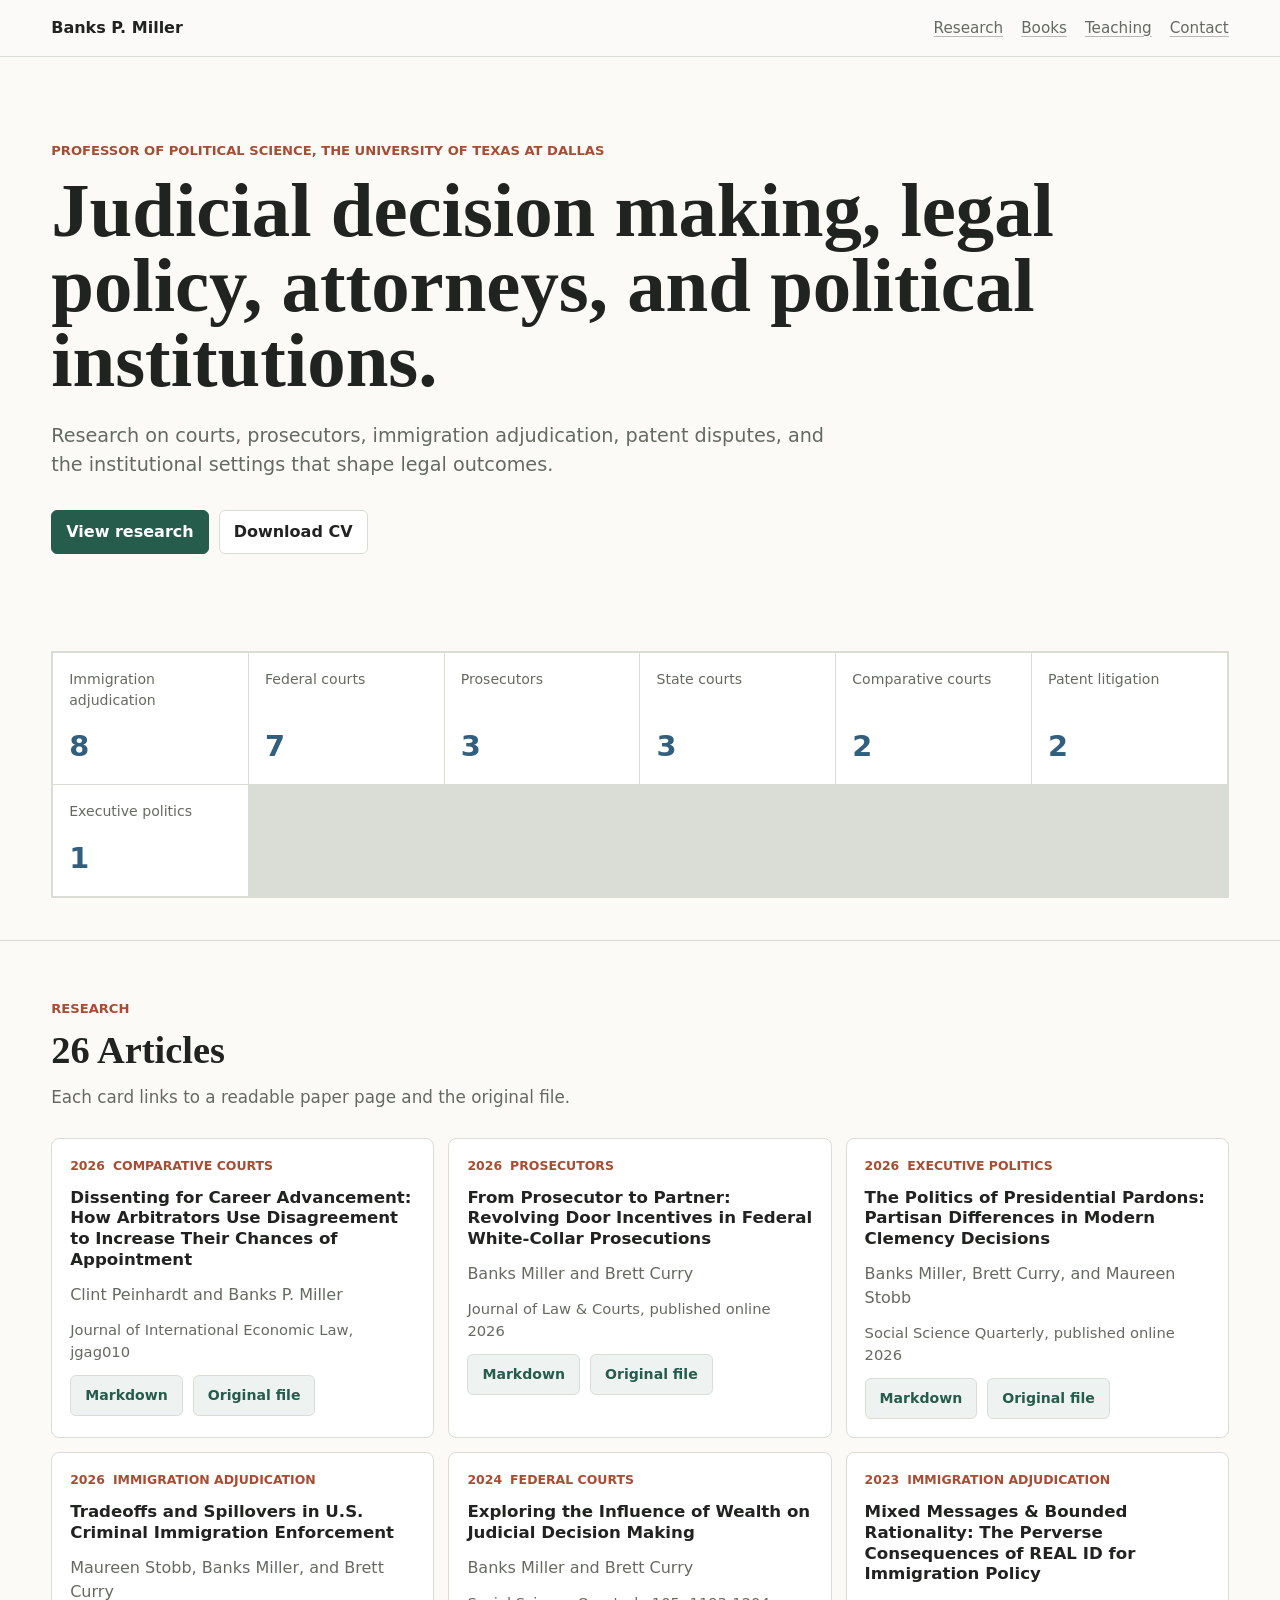
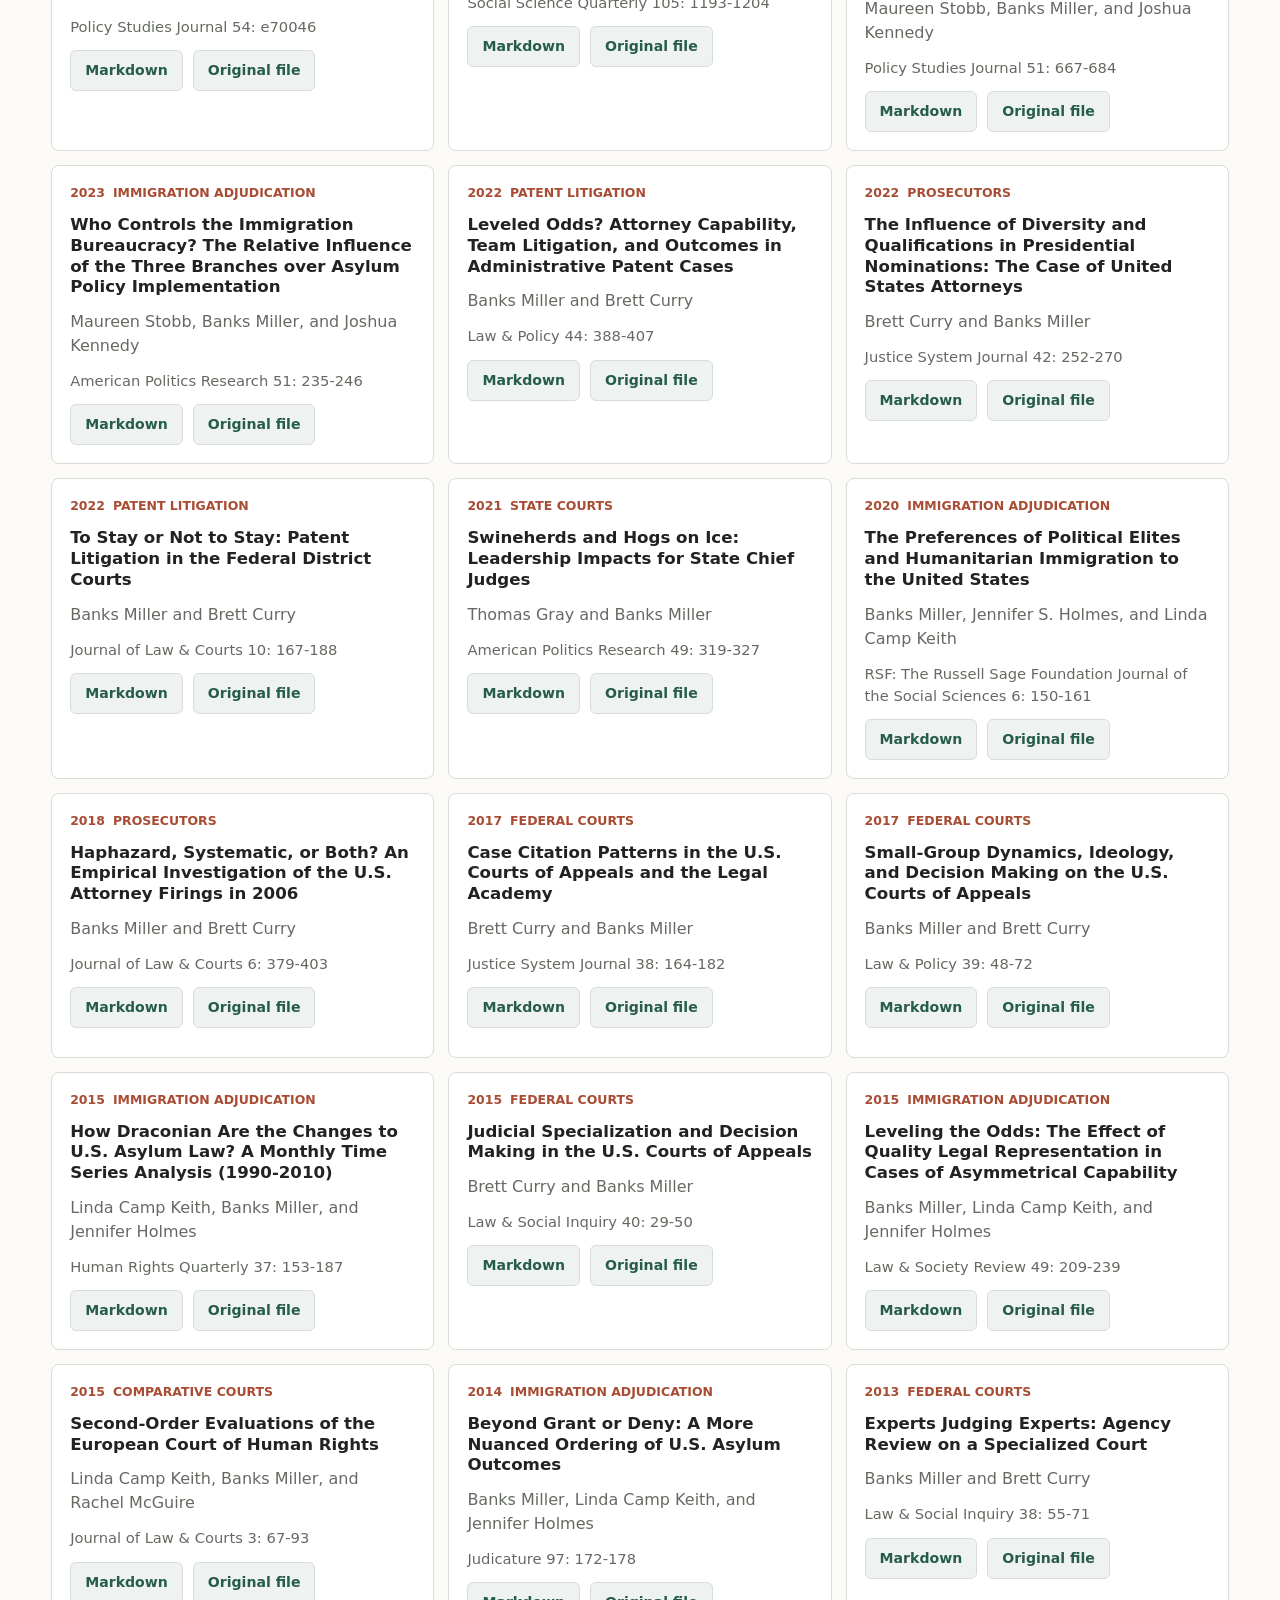
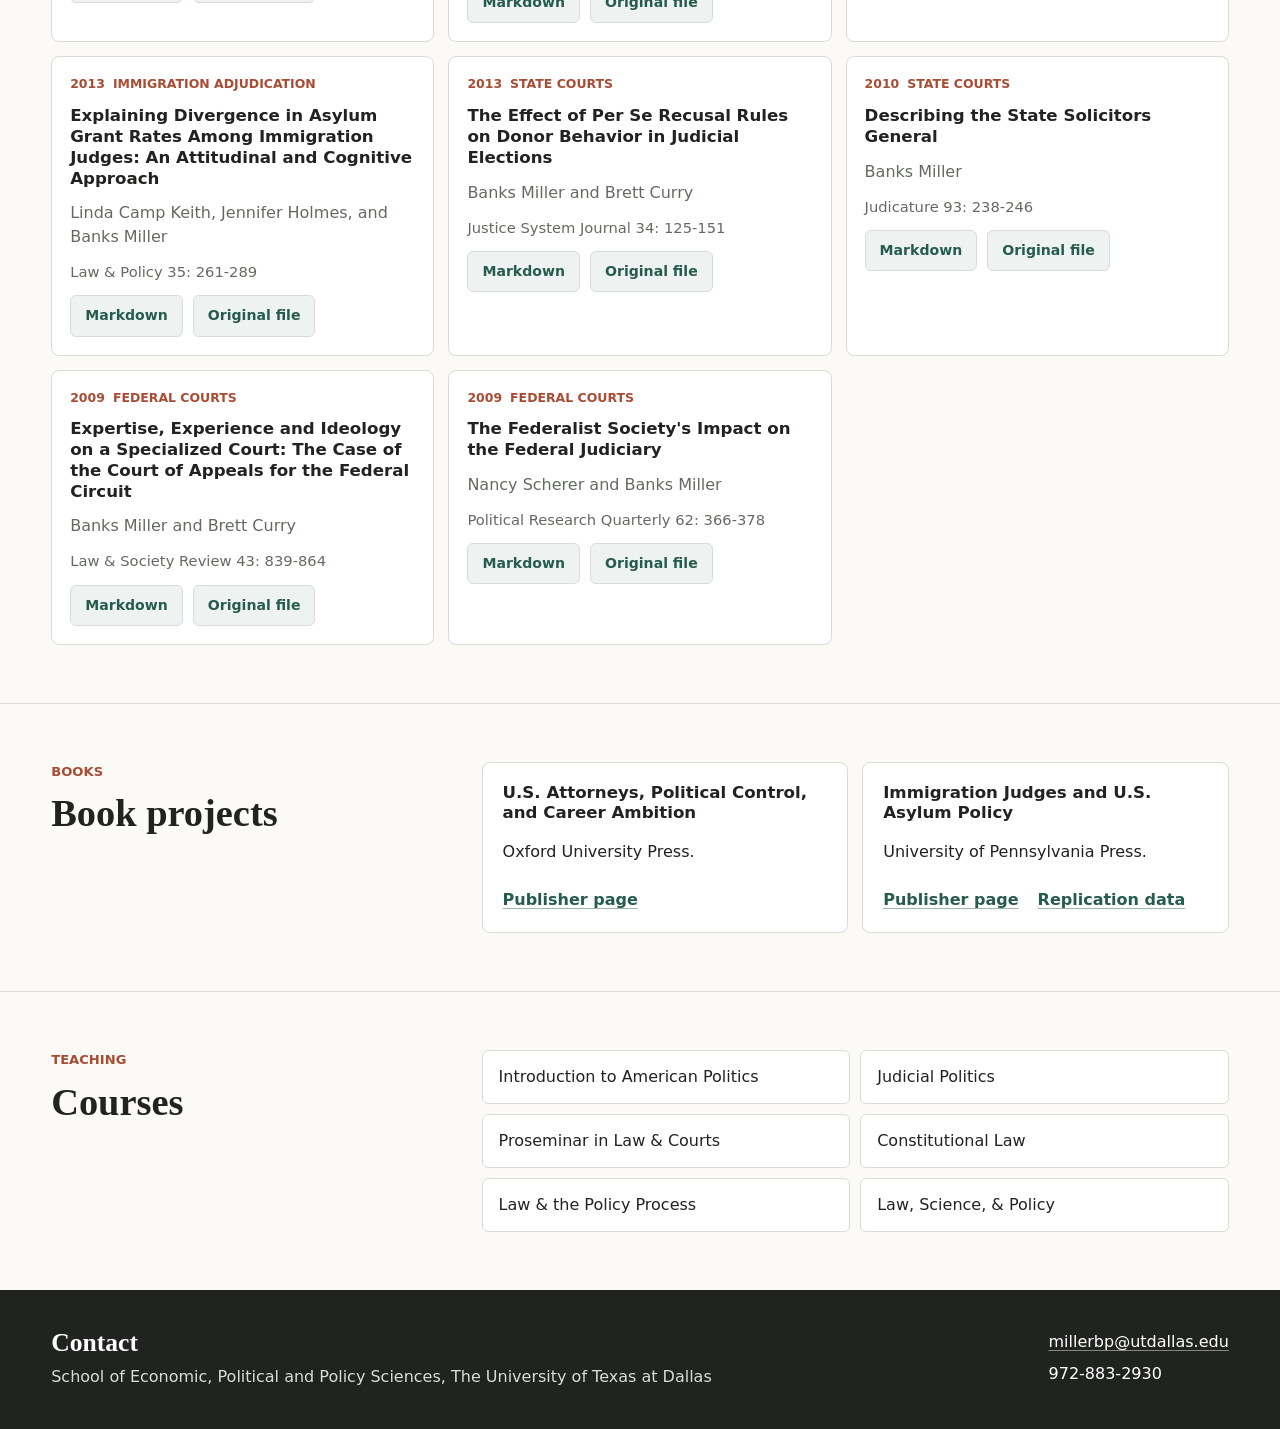
==== commit f17caa2d: "Add files via upload" ====
--- a/index.html
+++ b/index.html
@@ -25,30 +25,101 @@
         <p class="lede">Research on courts, prosecutors, immigration adjudication, patent disputes, and the institutional settings that shape legal outcomes.</p>
         <div class="hero-actions">
           <a class="button primary" href="#research">View research</a>
-          <a class="button secondary" href="https://bankspmiller.weebly.com/uploads/4/0/2/3/40233695/cv.pdf">Download CV</a>
+          <a class="button secondary" href="cv.pdf">Download CV</a>
         </div>
       </div>
     </section>
 
     <section class="focus-band" aria-label="Research areas">
       <ul>
-        <li><span>Immigration adjudication</span><strong>7</strong></li>
-<li><span>Federal courts</span><strong>6</strong></li>
+        <li><span>Immigration adjudication</span><strong>8</strong></li>
+<li><span>Federal courts</span><strong>7</strong></li>
+<li><span>Prosecutors</span><strong>3</strong></li>
 <li><span>State courts</span><strong>3</strong></li>
+<li><span>Comparative courts</span><strong>2</strong></li>
 <li><span>Patent litigation</span><strong>2</strong></li>
-<li><span>Prosecutors</span><strong>2</strong></li>
-<li><span>Comparative courts</span><strong>1</strong></li>
+<li><span>Executive politics</span><strong>1</strong></li>
       </ul>
     </section>
 
     <section id="research" class="section">
       <div class="section-head">
         <p class="eyebrow">Research</p>
-        <h2>Articles with web-ready Markdown files</h2>
+        <h2>26 Articles</h2>
         <p>Each card links to a readable paper page and the original file.</p>
       </div>
       <div class="paper-grid">
-        <article class="paper-card" data-topic="Immigration adjudication">
+        <article class="paper-card" data-topic="Comparative courts">
+  <div class="paper-meta">
+    <span>2026</span>
+    <span>Comparative courts</span>
+  </div>
+  <h3>Dissenting for Career Advancement: How Arbitrators Use Disagreement to Increase Their Chances of Appointment</h3>
+  <p>Clint Peinhardt and Banks P. Miller</p>
+  <p class="venue">Journal of International Economic Law, jgag010</p>
+  <div class="actions">
+    <a href="dissents-investor-state-dispute-settlement.html">Markdown</a>
+    <a href="jiel_dissenting_career_advancement_2026.pdf">Original file</a>
+  </div>
+</article>
+
+<article class="paper-card" data-topic="Prosecutors">
+  <div class="paper-meta">
+    <span>2026</span>
+    <span>Prosecutors</span>
+  </div>
+  <h3>From Prosecutor to Partner: Revolving Door Incentives in Federal White-Collar Prosecutions</h3>
+  <p>Banks Miller and Brett Curry</p>
+  <p class="venue">Journal of Law &amp; Courts, published online 2026</p>
+  <div class="actions">
+    <a href="revolving-door-white-collar-prosecutions.html">Markdown</a>
+    <a href="jlc_revolving_door_white_collar_2026.pdf">Original file</a>
+  </div>
+</article>
+
+<article class="paper-card" data-topic="Executive politics">
+  <div class="paper-meta">
+    <span>2026</span>
+    <span>Executive politics</span>
+  </div>
+  <h3>The Politics of Presidential Pardons: Partisan Differences in Modern Clemency Decisions</h3>
+  <p>Banks Miller, Brett Curry, and Maureen Stobb</p>
+  <p class="venue">Social Science Quarterly, published online 2026</p>
+  <div class="actions">
+    <a href="politics-presidential-pardons.html">Markdown</a>
+    <a href="ssq_presidential_pardons_2026.pdf">Original file</a>
+  </div>
+</article>
+
+<article class="paper-card" data-topic="Immigration adjudication">
+  <div class="paper-meta">
+    <span>2026</span>
+    <span>Immigration adjudication</span>
+  </div>
+  <h3>Tradeoffs and Spillovers in U.S. Criminal Immigration Enforcement</h3>
+  <p>Maureen Stobb, Banks Miller, and Brett Curry</p>
+  <p class="venue">Policy Studies Journal 54: e70046</p>
+  <div class="actions">
+    <a href="tradeoffs-spillovers-criminal-immigration-enforcement.html">Markdown</a>
+    <a href="psj_tradeoffs_spillovers_immigration_2026.pdf">Original file</a>
+  </div>
+</article>
+
+<article class="paper-card" data-topic="Federal courts">
+  <div class="paper-meta">
+    <span>2024</span>
+    <span>Federal courts</span>
+  </div>
+  <h3>Exploring the Influence of Wealth on Judicial Decision Making</h3>
+  <p>Banks Miller and Brett Curry</p>
+  <p class="venue">Social Science Quarterly 105: 1193-1204</p>
+  <div class="actions">
+    <a href="judicial-wealth-decision-making.html">Markdown</a>
+    <a href="ssq_judicial_wealth_decision_making_2024.pdf">Original file</a>
+  </div>
+</article>
+
+<article class="paper-card" data-topic="Immigration adjudication">
   <div class="paper-meta">
     <span>2023</span>
     <span>Immigration adjudication</span>
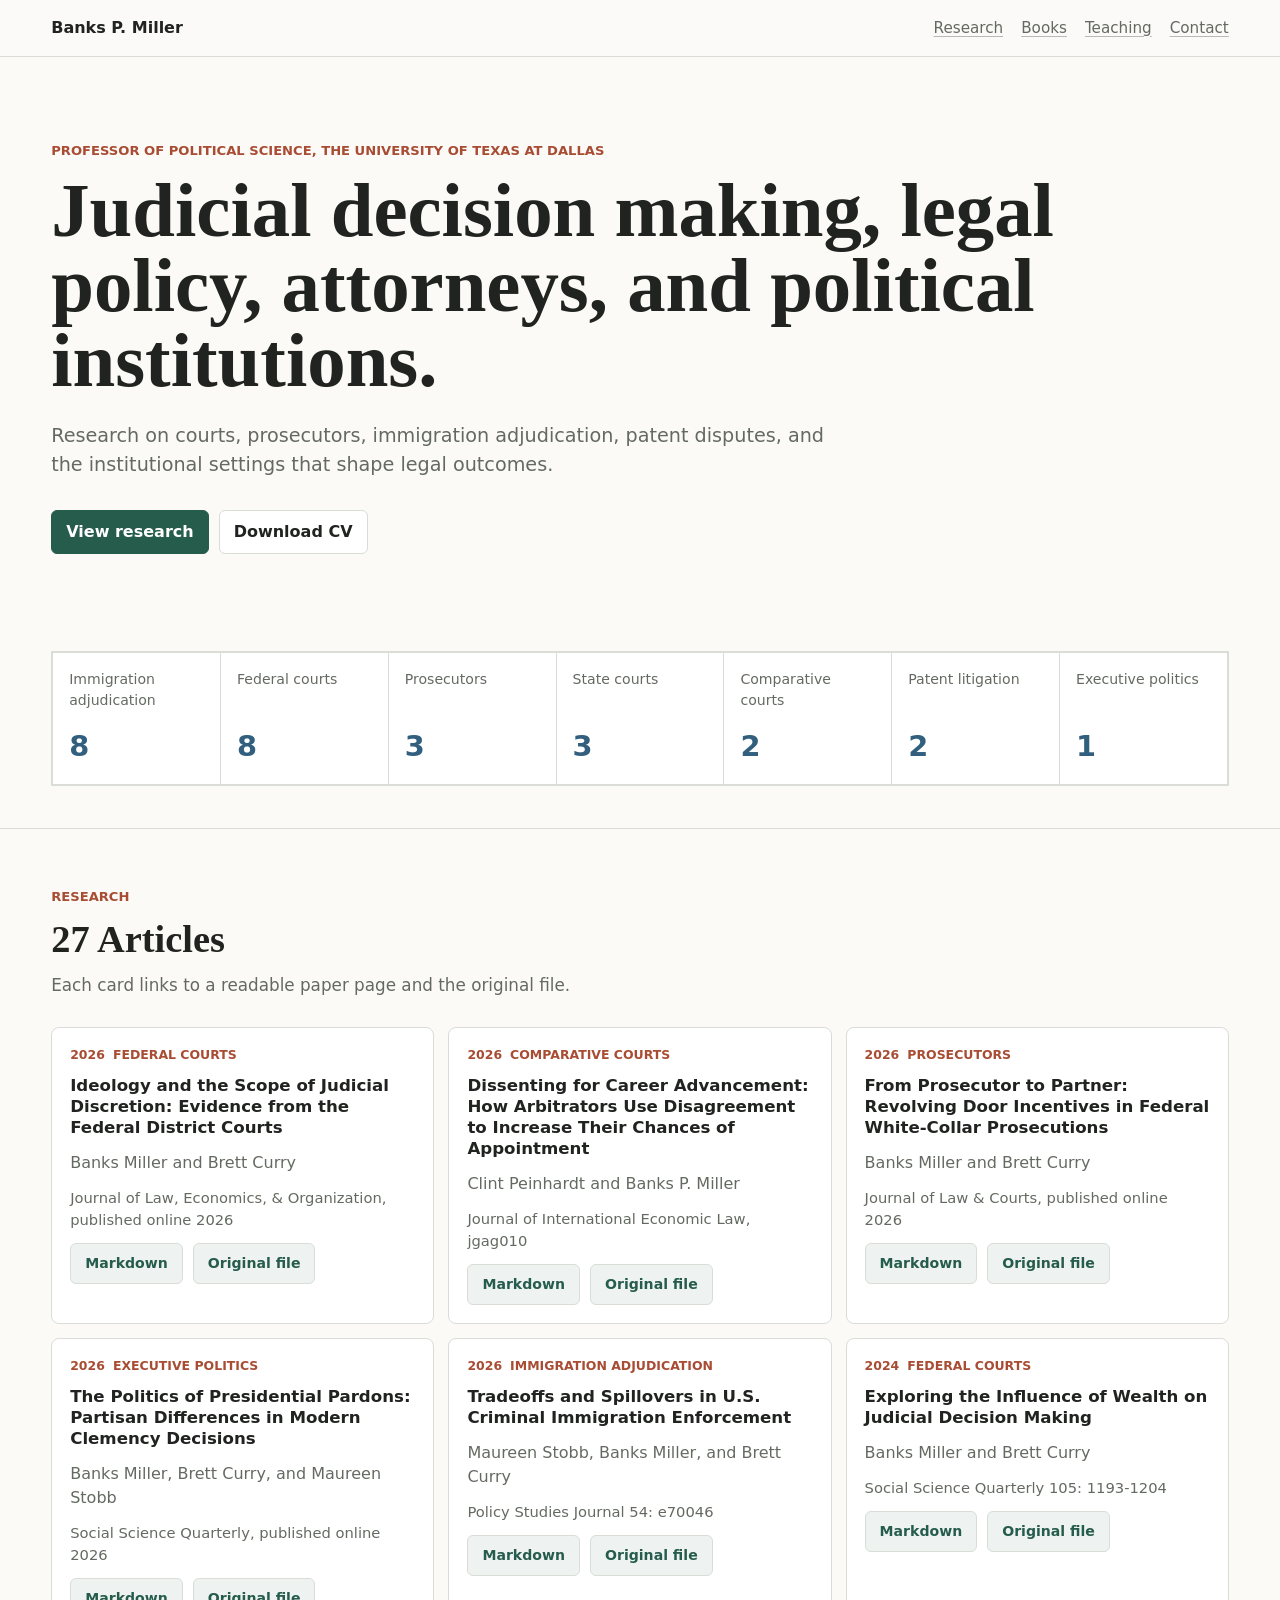
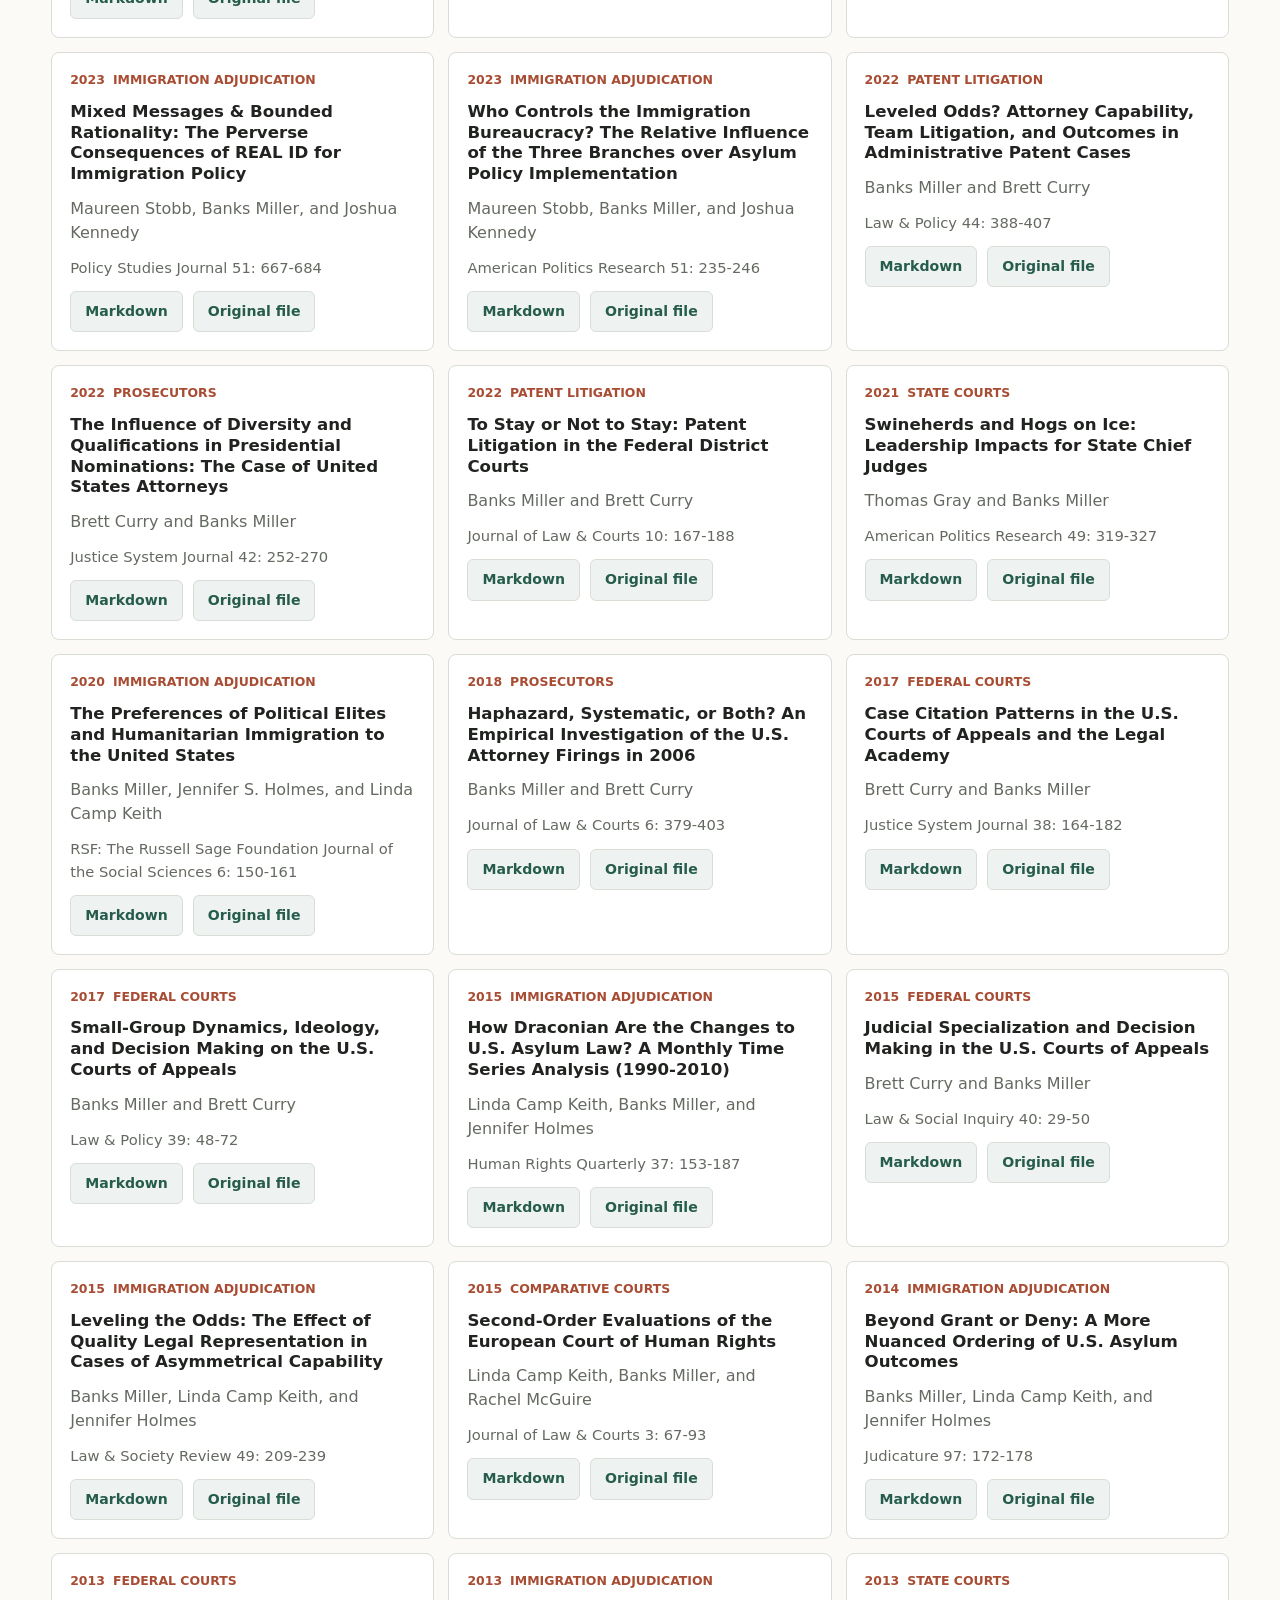
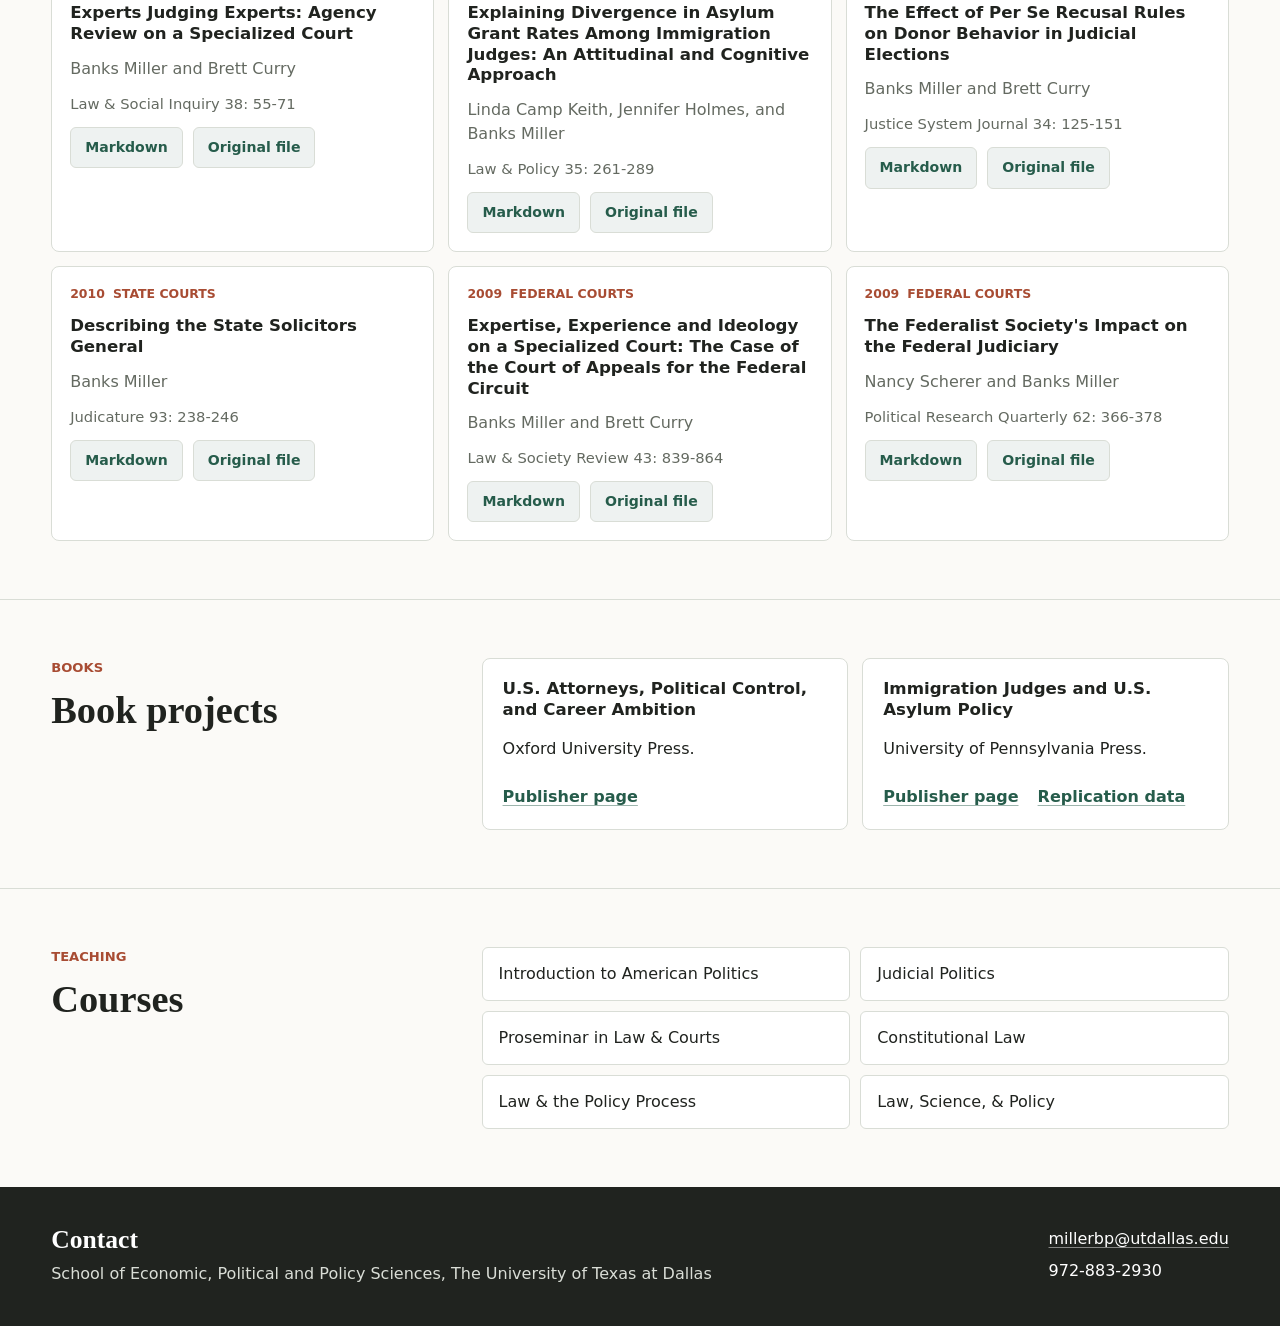
==== commit b7c567e8: "Add files via upload" ====
--- a/index.html
+++ b/index.html
@@ -33,7 +33,7 @@
     <section class="focus-band" aria-label="Research areas">
       <ul>
         <li><span>Immigration adjudication</span><strong>8</strong></li>
-<li><span>Federal courts</span><strong>7</strong></li>
+<li><span>Federal courts</span><strong>8</strong></li>
 <li><span>Prosecutors</span><strong>3</strong></li>
 <li><span>State courts</span><strong>3</strong></li>
 <li><span>Comparative courts</span><strong>2</strong></li>
@@ -45,10 +45,24 @@
     <section id="research" class="section">
       <div class="section-head">
         <p class="eyebrow">Research</p>
-        <h2>26 Articles</h2>
+        <h2>27 Articles</h2>
         <p>Each card links to a readable paper page and the original file.</p>
       </div>
       <div class="paper-grid">
+        <article class="paper-card" data-topic="Federal courts">
+  <div class="paper-meta">
+    <span>2026</span>
+    <span>Federal courts</span>
+  </div>
+  <h3>Ideology and the Scope of Judicial Discretion: Evidence from the Federal District Courts</h3>
+  <p>Banks Miller and Brett Curry</p>
+  <p class="venue">Journal of Law, Economics, &amp; Organization, published online 2026</p>
+  <div class="actions">
+    <a href="ideology-scope-judicial-discretion.html">Markdown</a>
+    <a href="jleo_ideology_judicial_discretion_2026.pdf">Original file</a>
+  </div>
+</article>
+
         <article class="paper-card" data-topic="Comparative courts">
   <div class="paper-meta">
     <span>2026</span>
--- a/styles.css
+++ b/styles.css
@@ -164,7 +164,7 @@
 
 .focus-band ul {
   display: grid;
-  grid-template-columns: repeat(6, minmax(0, 1fr));
+  grid-template-columns: repeat(auto-fit, minmax(150px, 1fr));
   gap: 1px;
   margin: 0;
   padding: 1px;
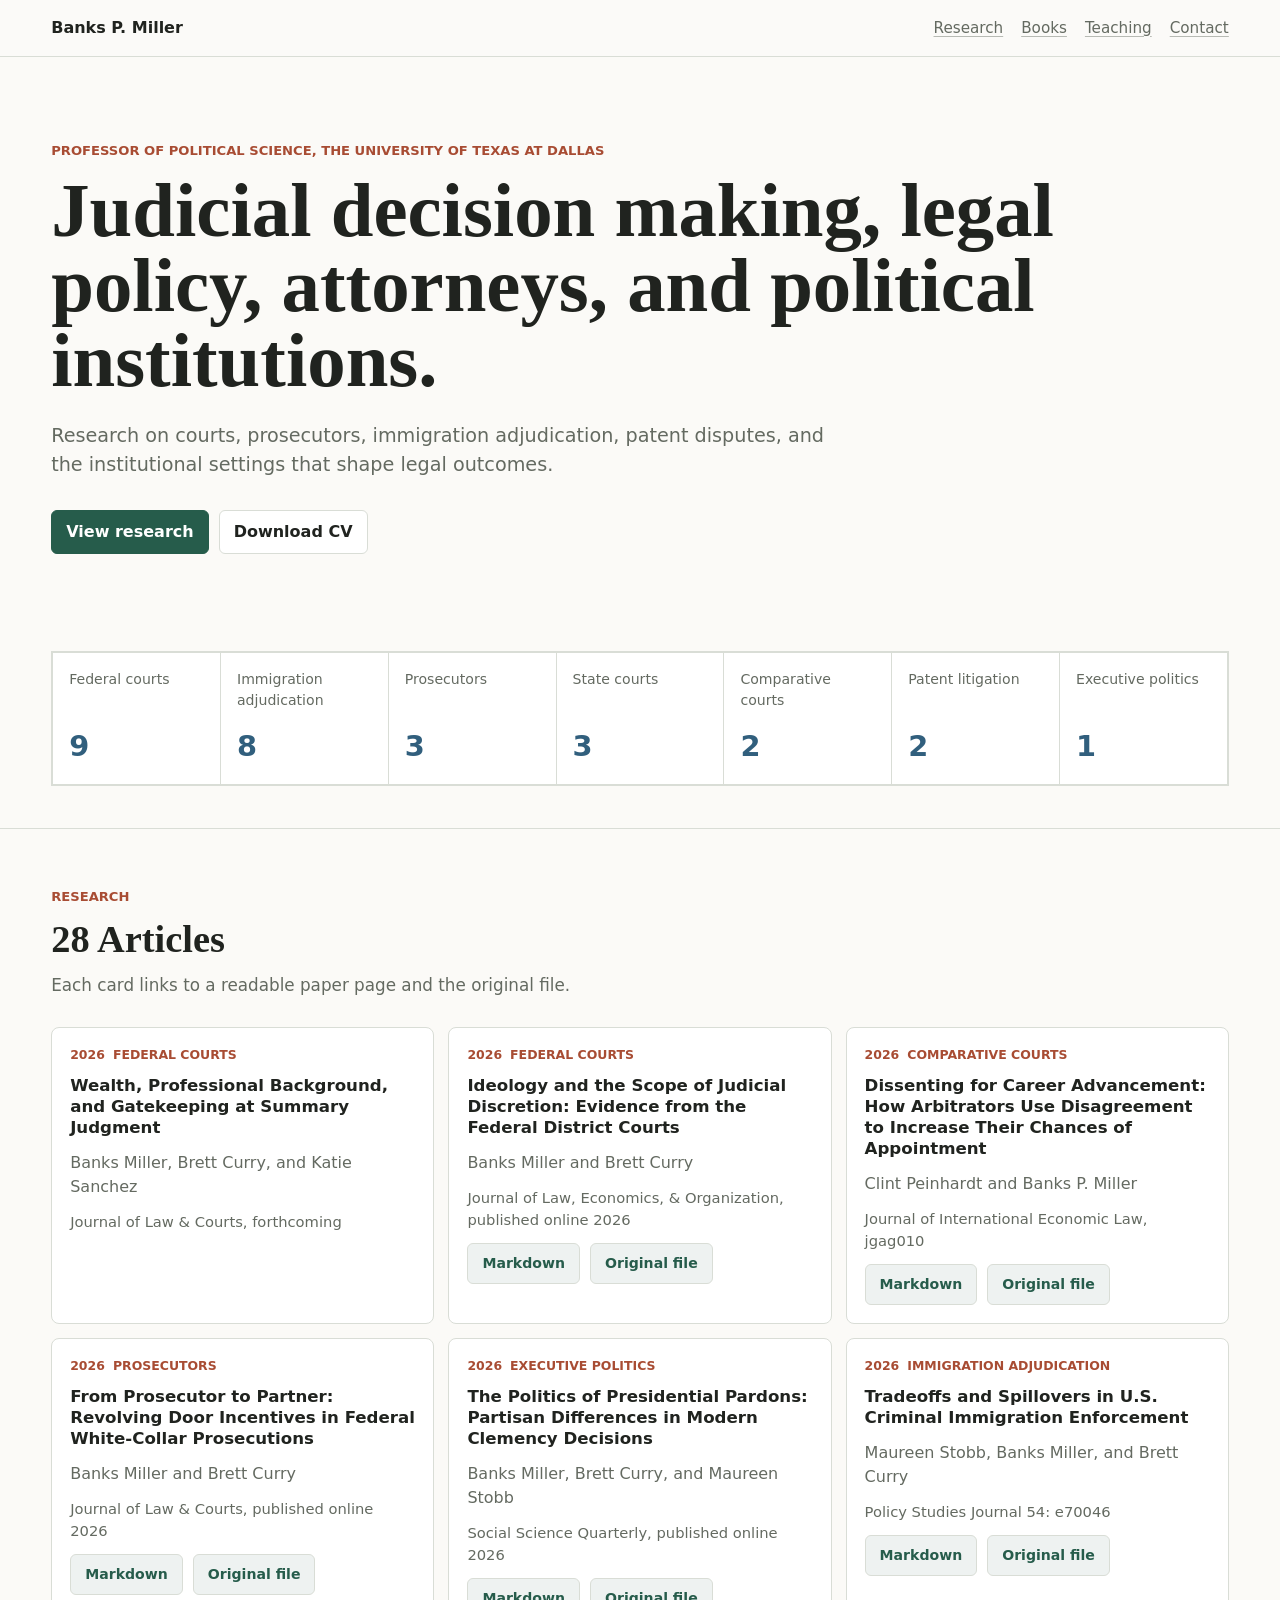
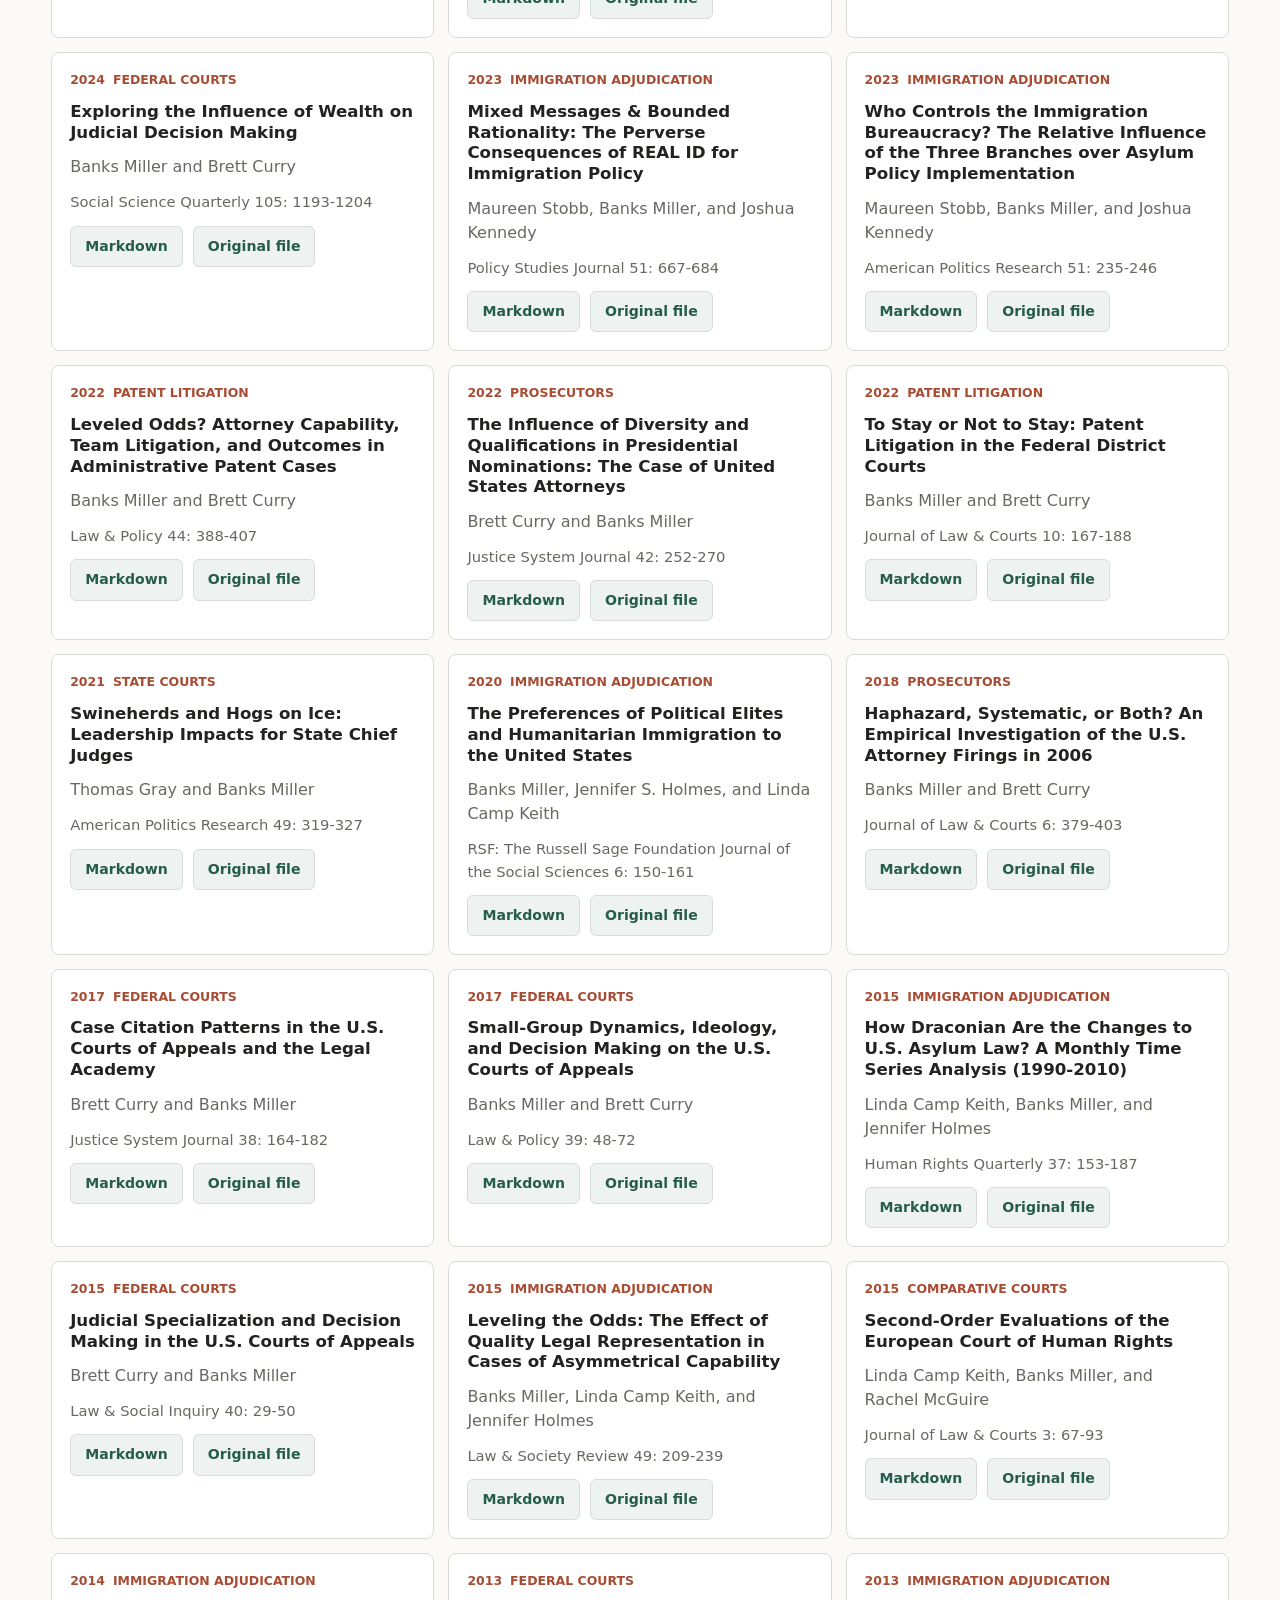
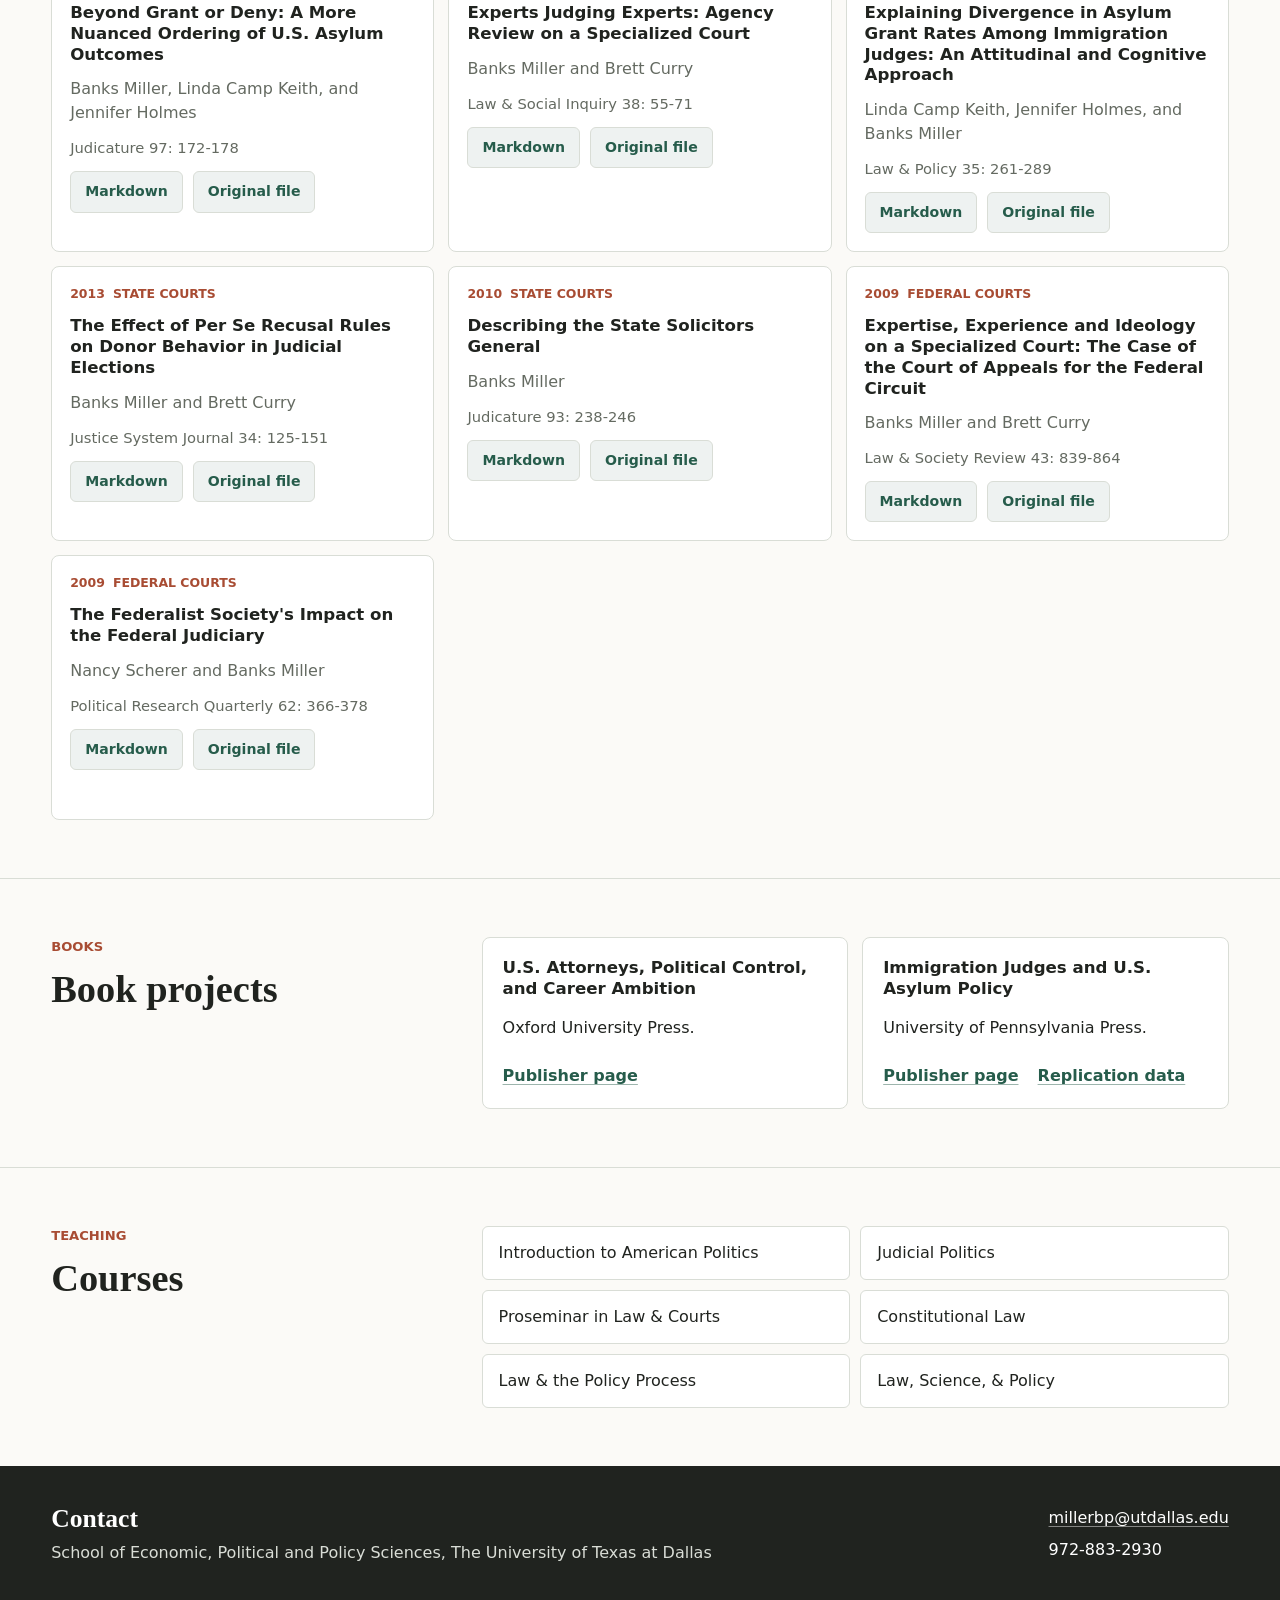
==== commit f1bfaa8d: "Add forthcoming JLC article on summary judgment Wealth, Professional Background, and Gatekeeping at " ====
--- a/index.html
+++ b/index.html
@@ -32,8 +32,8 @@
 
     <section class="focus-band" aria-label="Research areas">
       <ul>
-        <li><span>Immigration adjudication</span><strong>8</strong></li>
-<li><span>Federal courts</span><strong>8</strong></li>
+        <li><span>Federal courts</span><strong>9</strong></li>
+<li><span>Immigration adjudication</span><strong>8</strong></li>
 <li><span>Prosecutors</span><strong>3</strong></li>
 <li><span>State courts</span><strong>3</strong></li>
 <li><span>Comparative courts</span><strong>2</strong></li>
@@ -45,10 +45,20 @@
     <section id="research" class="section">
       <div class="section-head">
         <p class="eyebrow">Research</p>
-        <h2>27 Articles</h2>
+        <h2>28 Articles</h2>
         <p>Each card links to a readable paper page and the original file.</p>
       </div>
       <div class="paper-grid">
+        <article class="paper-card" data-topic="Federal courts">
+  <div class="paper-meta">
+    <span>2026</span>
+    <span>Federal courts</span>
+  </div>
+  <h3>Wealth, Professional Background, and Gatekeeping at Summary Judgment</h3>
+  <p>Banks Miller, Brett Curry, and Katie Sanchez</p>
+  <p class="venue">Journal of Law &amp; Courts, forthcoming</p>
+</article>
+
         <article class="paper-card" data-topic="Federal courts">
   <div class="paper-meta">
     <span>2026</span>
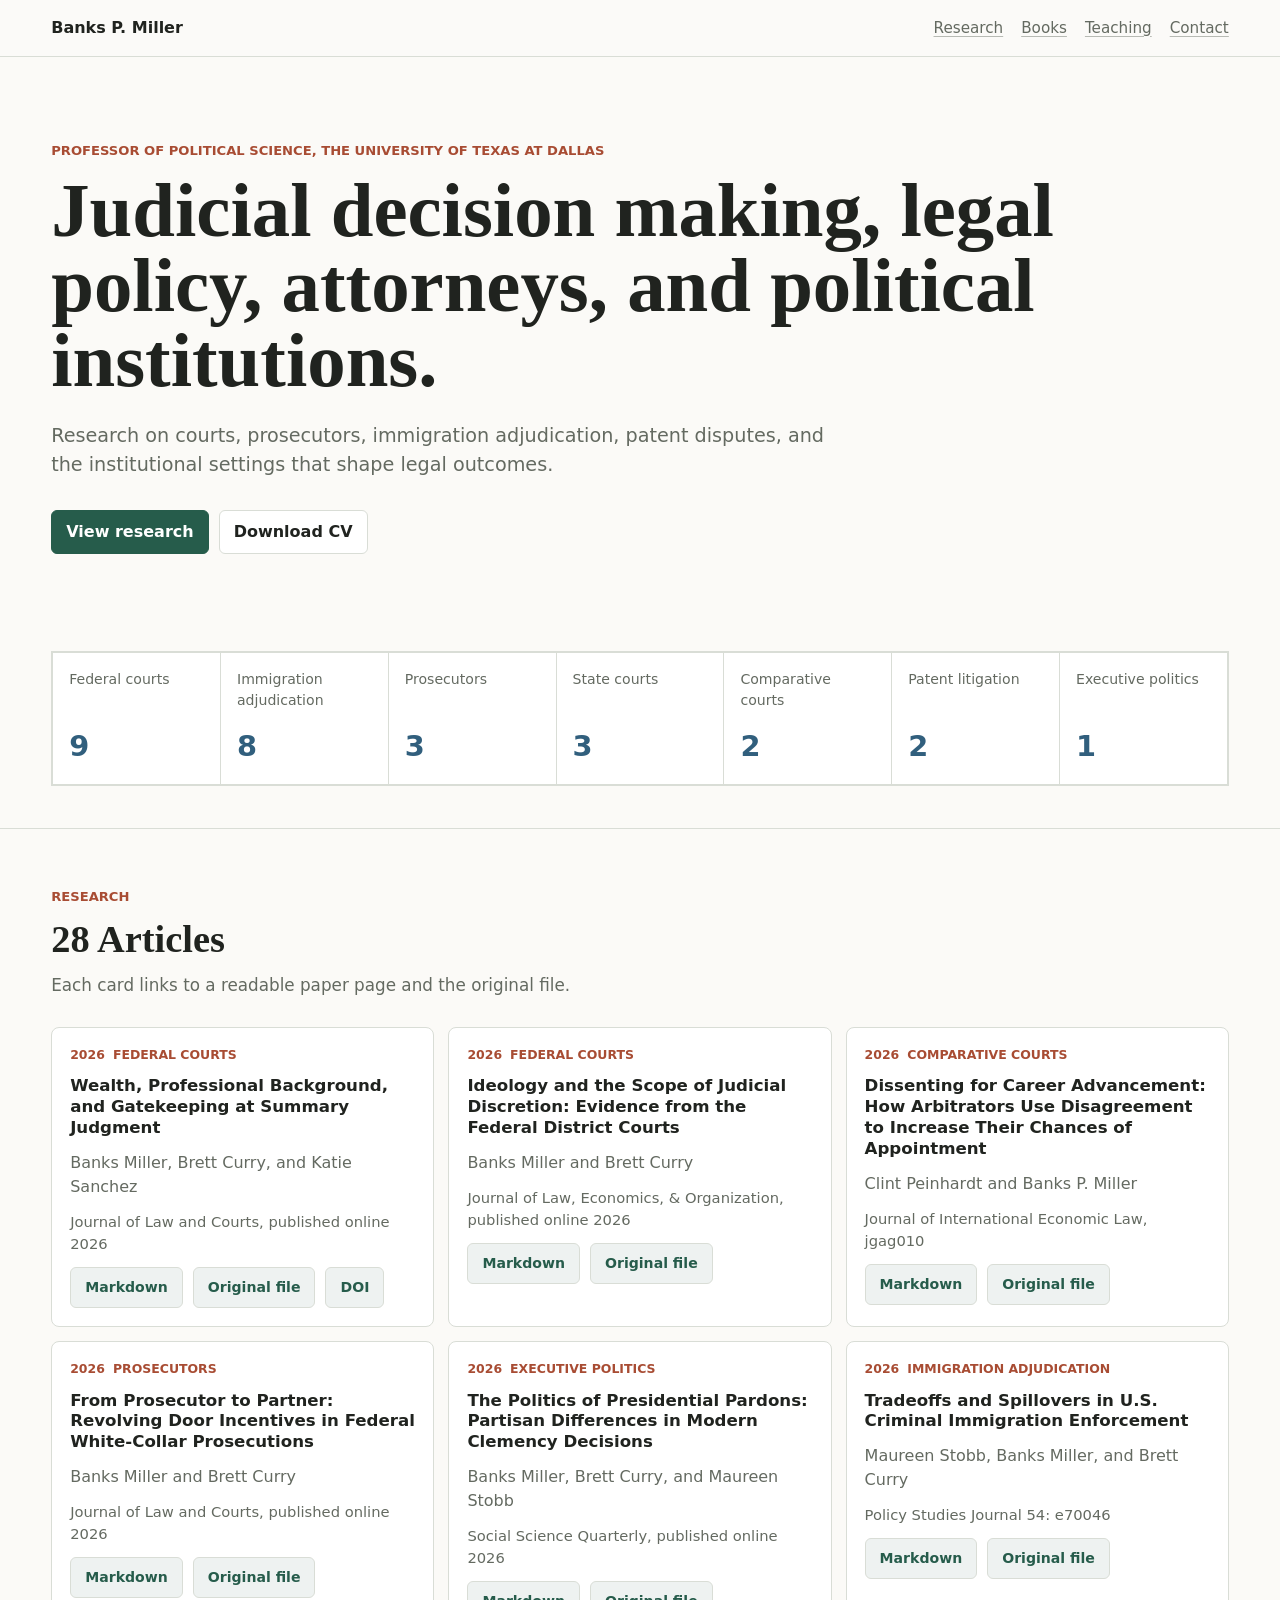
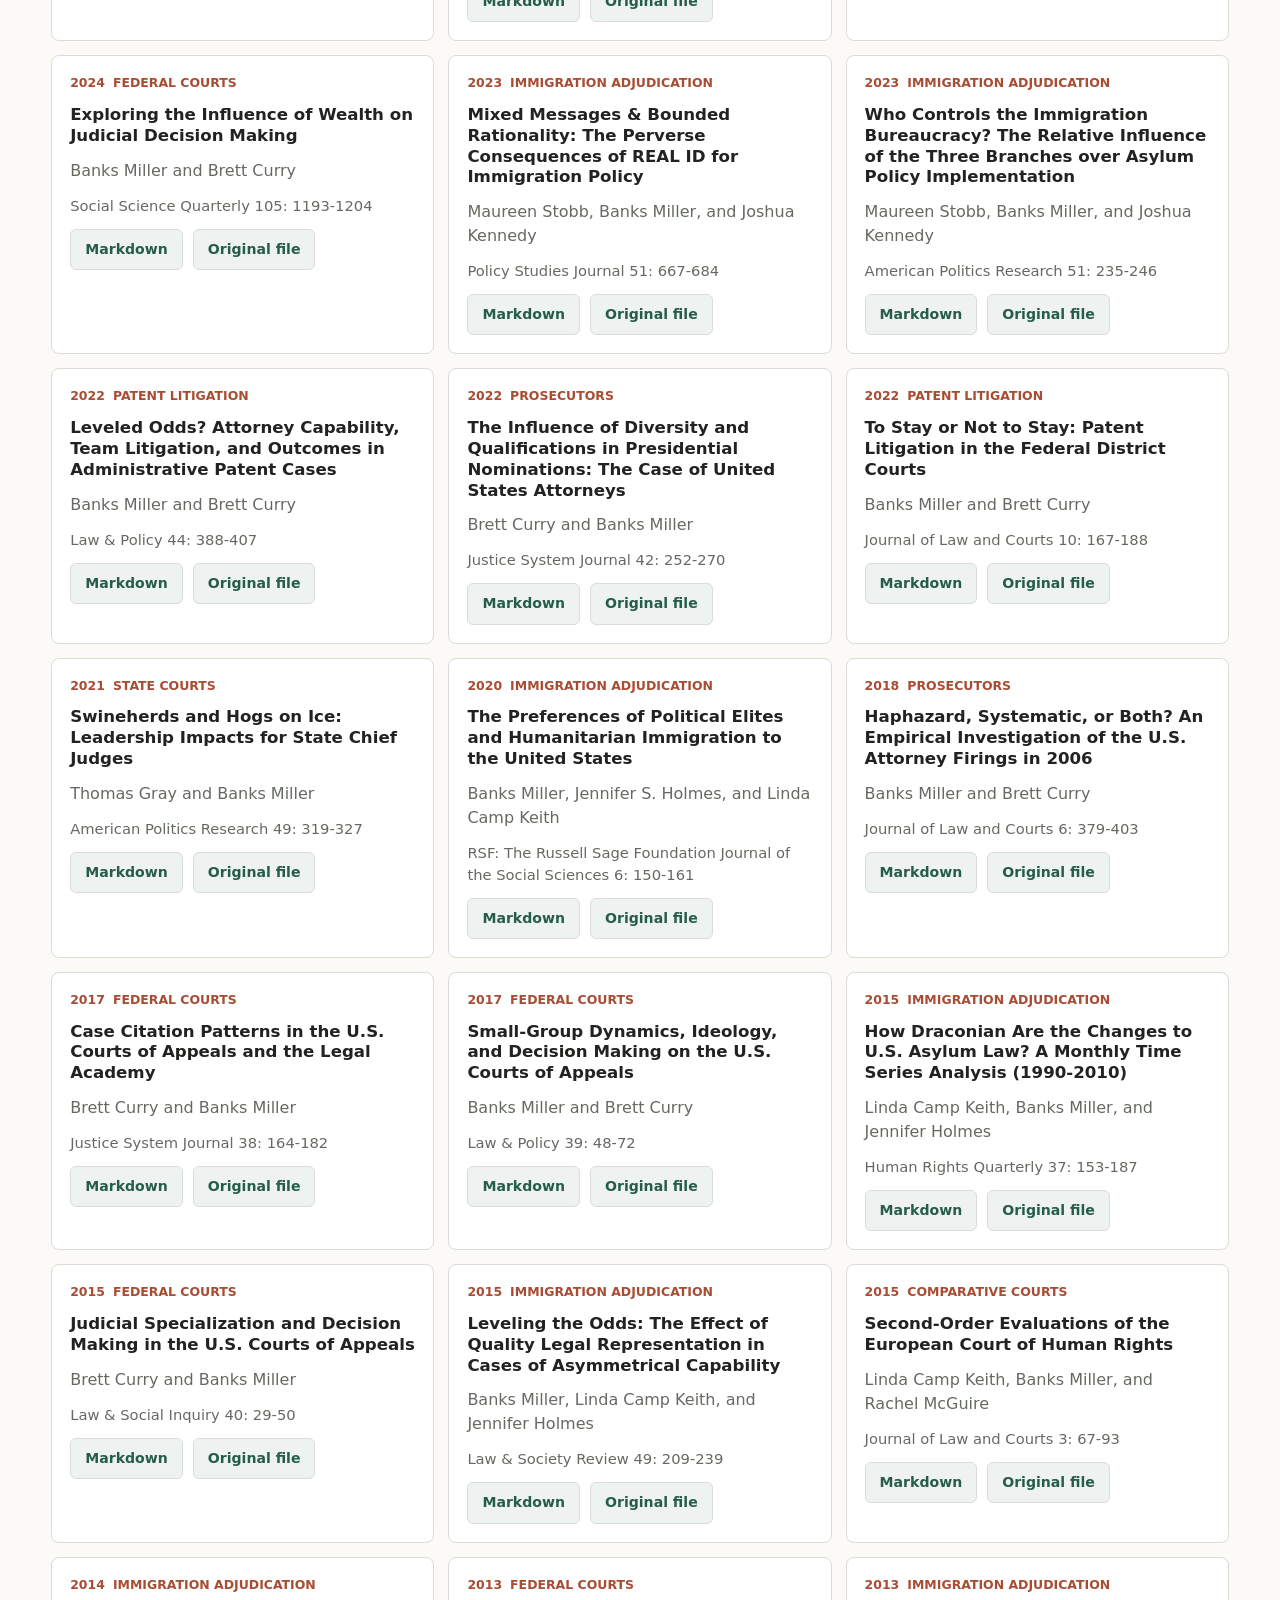
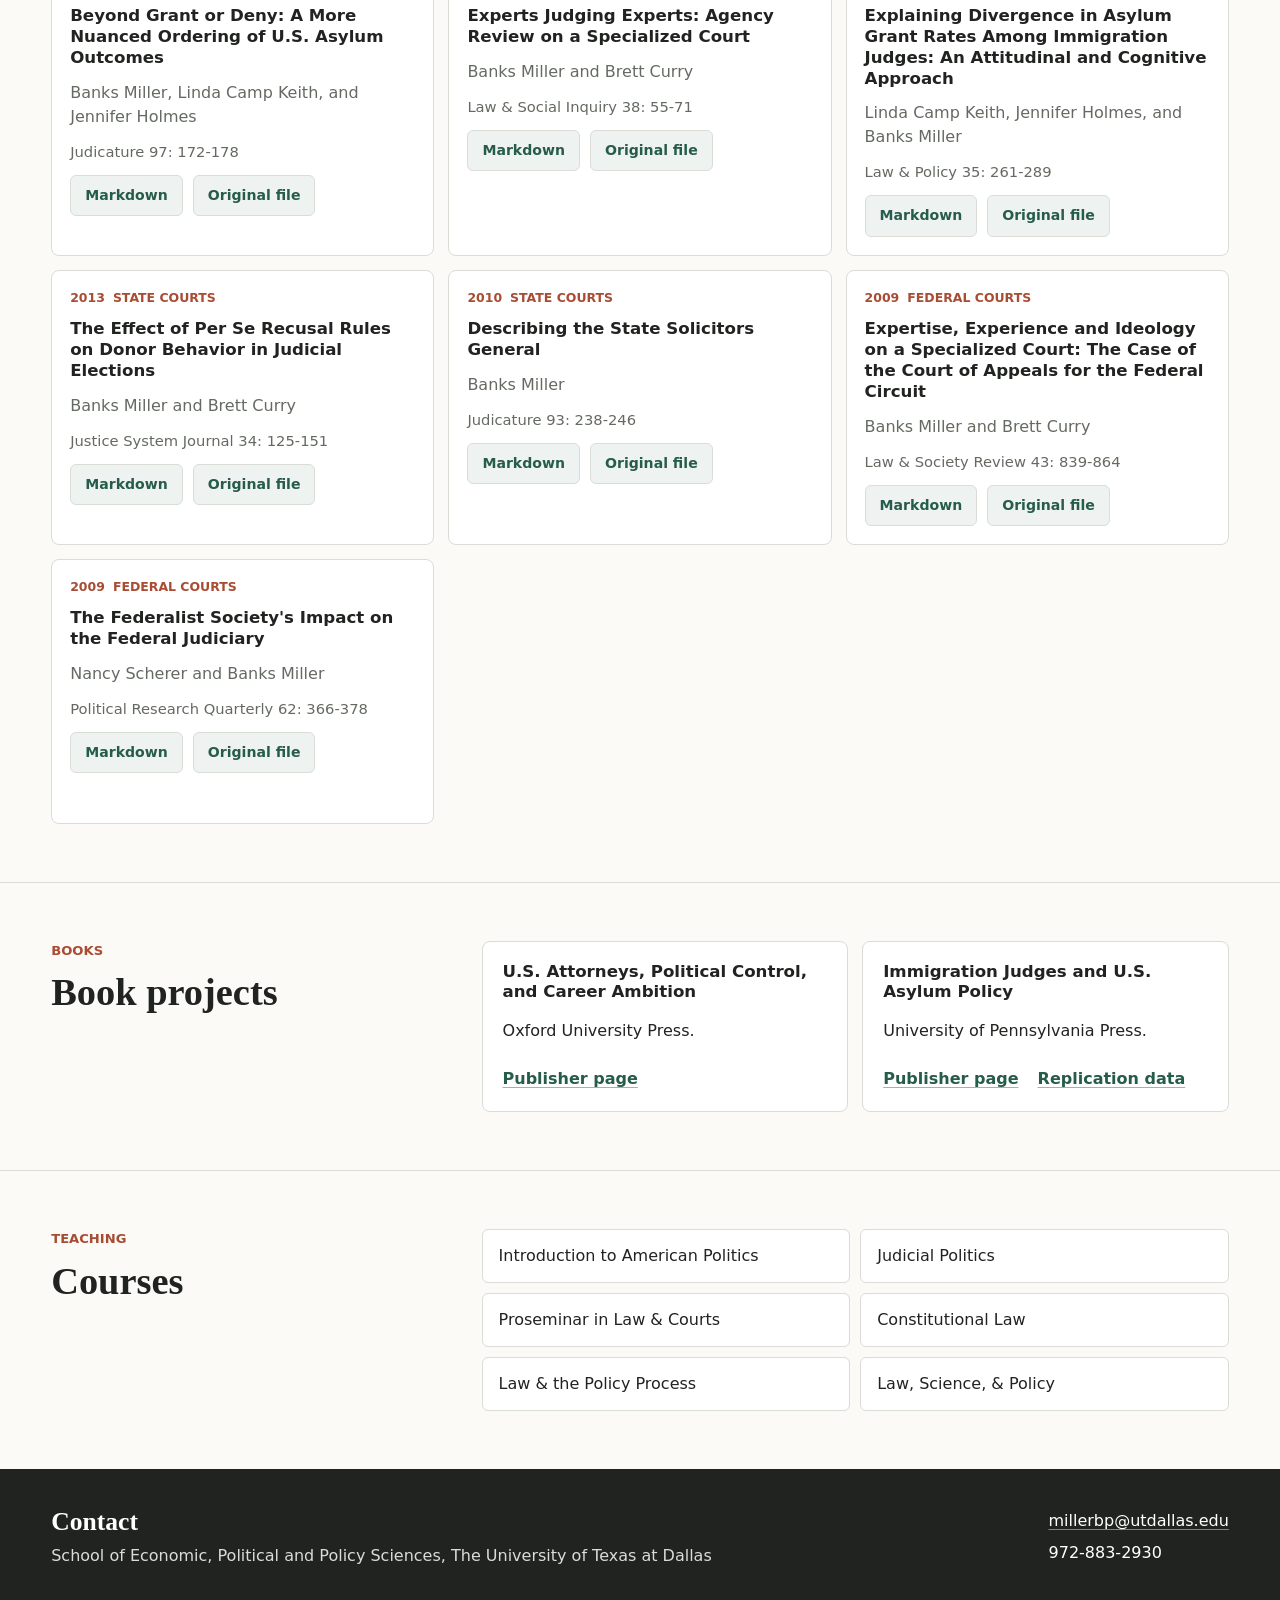
==== commit 3d1c2f20: "Publish JLC summary judgment article; use journal's official name Wealth, Professional Background, a" ====
--- a/index.html
+++ b/index.html
@@ -56,7 +56,12 @@
   </div>
   <h3>Wealth, Professional Background, and Gatekeeping at Summary Judgment</h3>
   <p>Banks Miller, Brett Curry, and Katie Sanchez</p>
-  <p class="venue">Journal of Law &amp; Courts, forthcoming</p>
+  <p class="venue">Journal of Law and Courts, published online 2026</p>
+  <div class="actions">
+    <a href="wealth-gatekeeping-summary-judgment.html">Markdown</a>
+    <a href="jlc_wealth_gatekeeping_summary_judgment_2026.pdf">Original file</a>
+    <a href="https://doi.org/10.1017/jlc.2026.10037">DOI</a>
+  </div>
 </article>
 
         <article class="paper-card" data-topic="Federal courts">
@@ -94,7 +99,7 @@
   </div>
   <h3>From Prosecutor to Partner: Revolving Door Incentives in Federal White-Collar Prosecutions</h3>
   <p>Banks Miller and Brett Curry</p>
-  <p class="venue">Journal of Law &amp; Courts, published online 2026</p>
+  <p class="venue">Journal of Law and Courts, published online 2026</p>
   <div class="actions">
     <a href="revolving-door-white-collar-prosecutions.html">Markdown</a>
     <a href="jlc_revolving_door_white_collar_2026.pdf">Original file</a>
@@ -206,7 +211,7 @@
   </div>
   <h3>To Stay or Not to Stay: Patent Litigation in the Federal District Courts</h3>
   <p>Banks Miller and Brett Curry</p>
-  <p class="venue">Journal of Law &amp; Courts 10: 167-188</p>
+  <p class="venue">Journal of Law and Courts 10: 167-188</p>
   <div class="actions">
     <a href="patent-litigation-federal-district-courts.html">Markdown</a>
     <a href="jlc_final.pdf">Original file</a>
@@ -248,7 +253,7 @@
   </div>
   <h3>Haphazard, Systematic, or Both? An Empirical Investigation of the U.S. Attorney Firings in 2006</h3>
   <p>Banks Miller and Brett Curry</p>
-  <p class="venue">Journal of Law &amp; Courts 6: 379-403</p>
+  <p class="venue">Journal of Law and Courts 6: 379-403</p>
   <div class="actions">
     <a href="us-attorney-firings-2006.html">Markdown</a>
     <a href="jlc_published.pdf">Original file</a>
@@ -332,7 +337,7 @@
   </div>
   <h3>Second-Order Evaluations of the European Court of Human Rights</h3>
   <p>Linda Camp Keith, Banks Miller, and Rachel McGuire</p>
-  <p class="venue">Journal of Law &amp; Courts 3: 67-93</p>
+  <p class="venue">Journal of Law and Courts 3: 67-93</p>
   <div class="actions">
     <a href="second-order-evaluations-echr.html">Markdown</a>
     <a href="jlc_ecthr_final_2015.pdf">Original file</a>
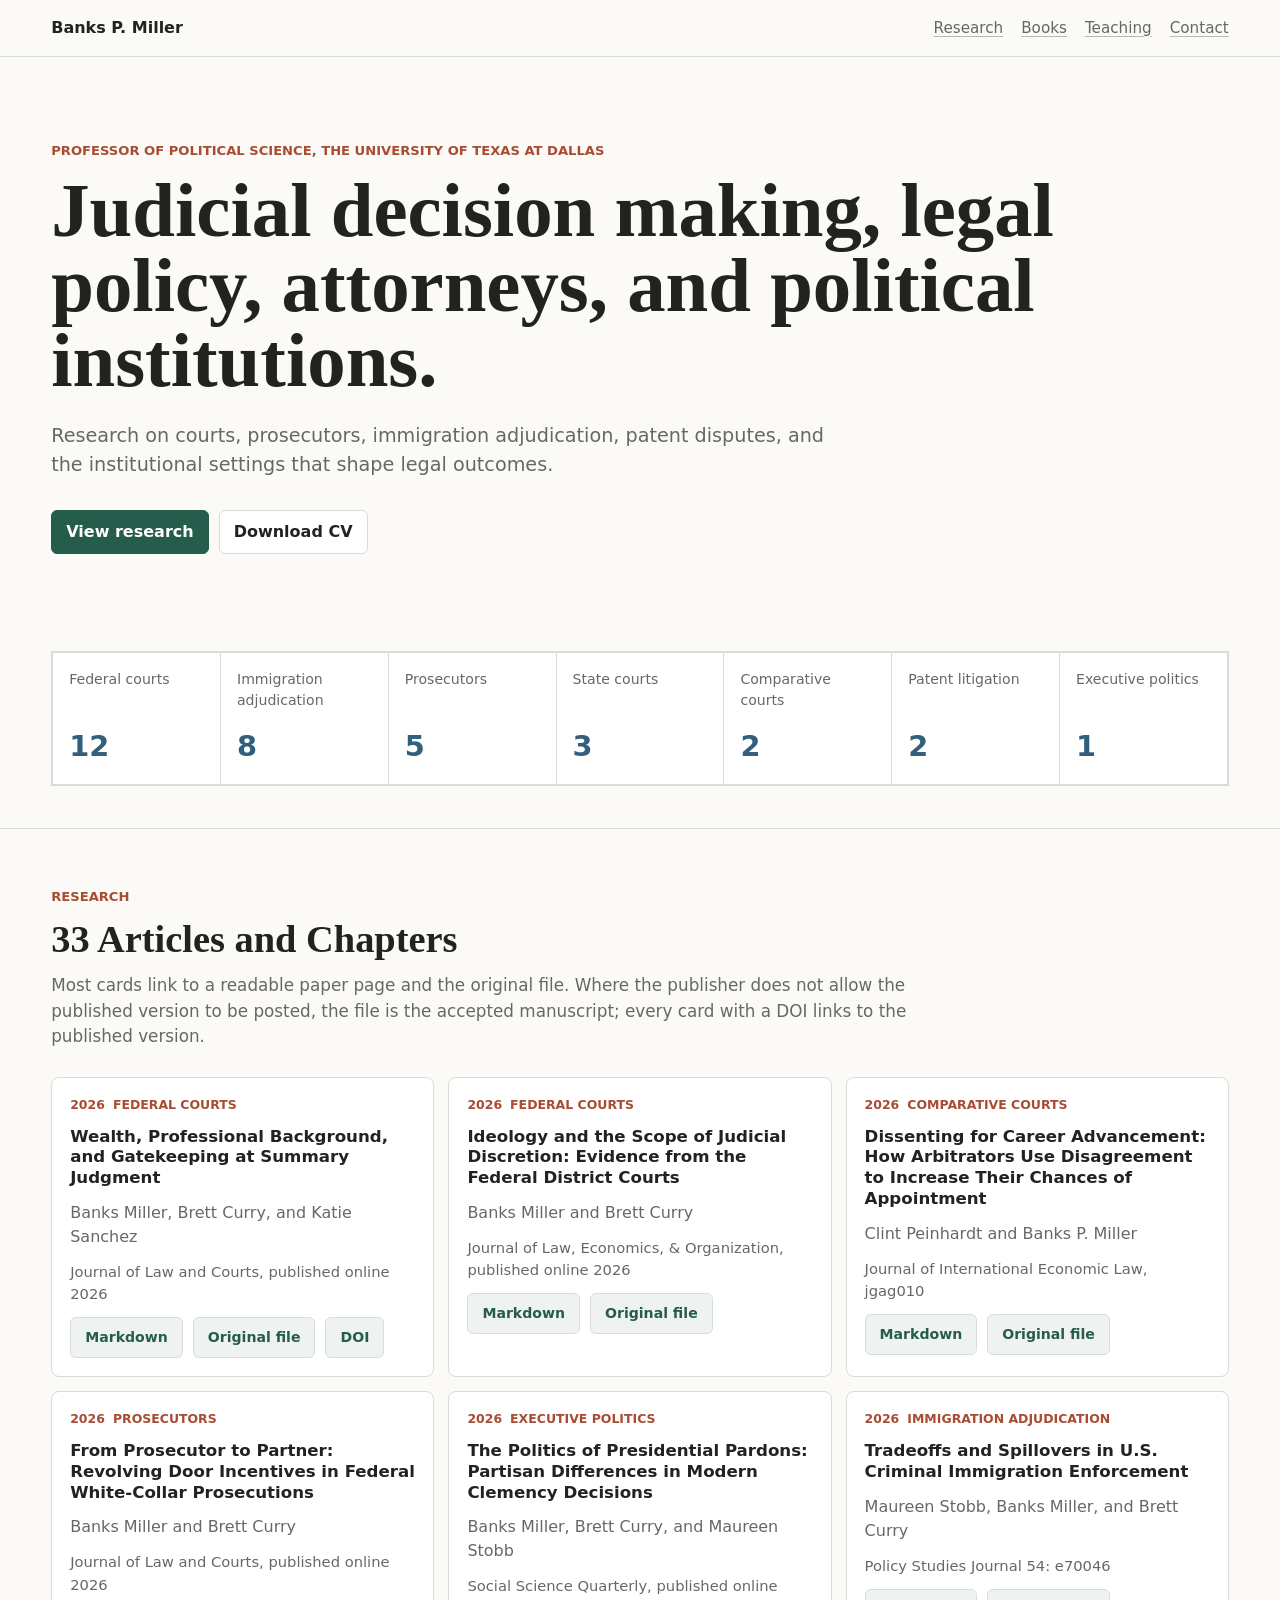
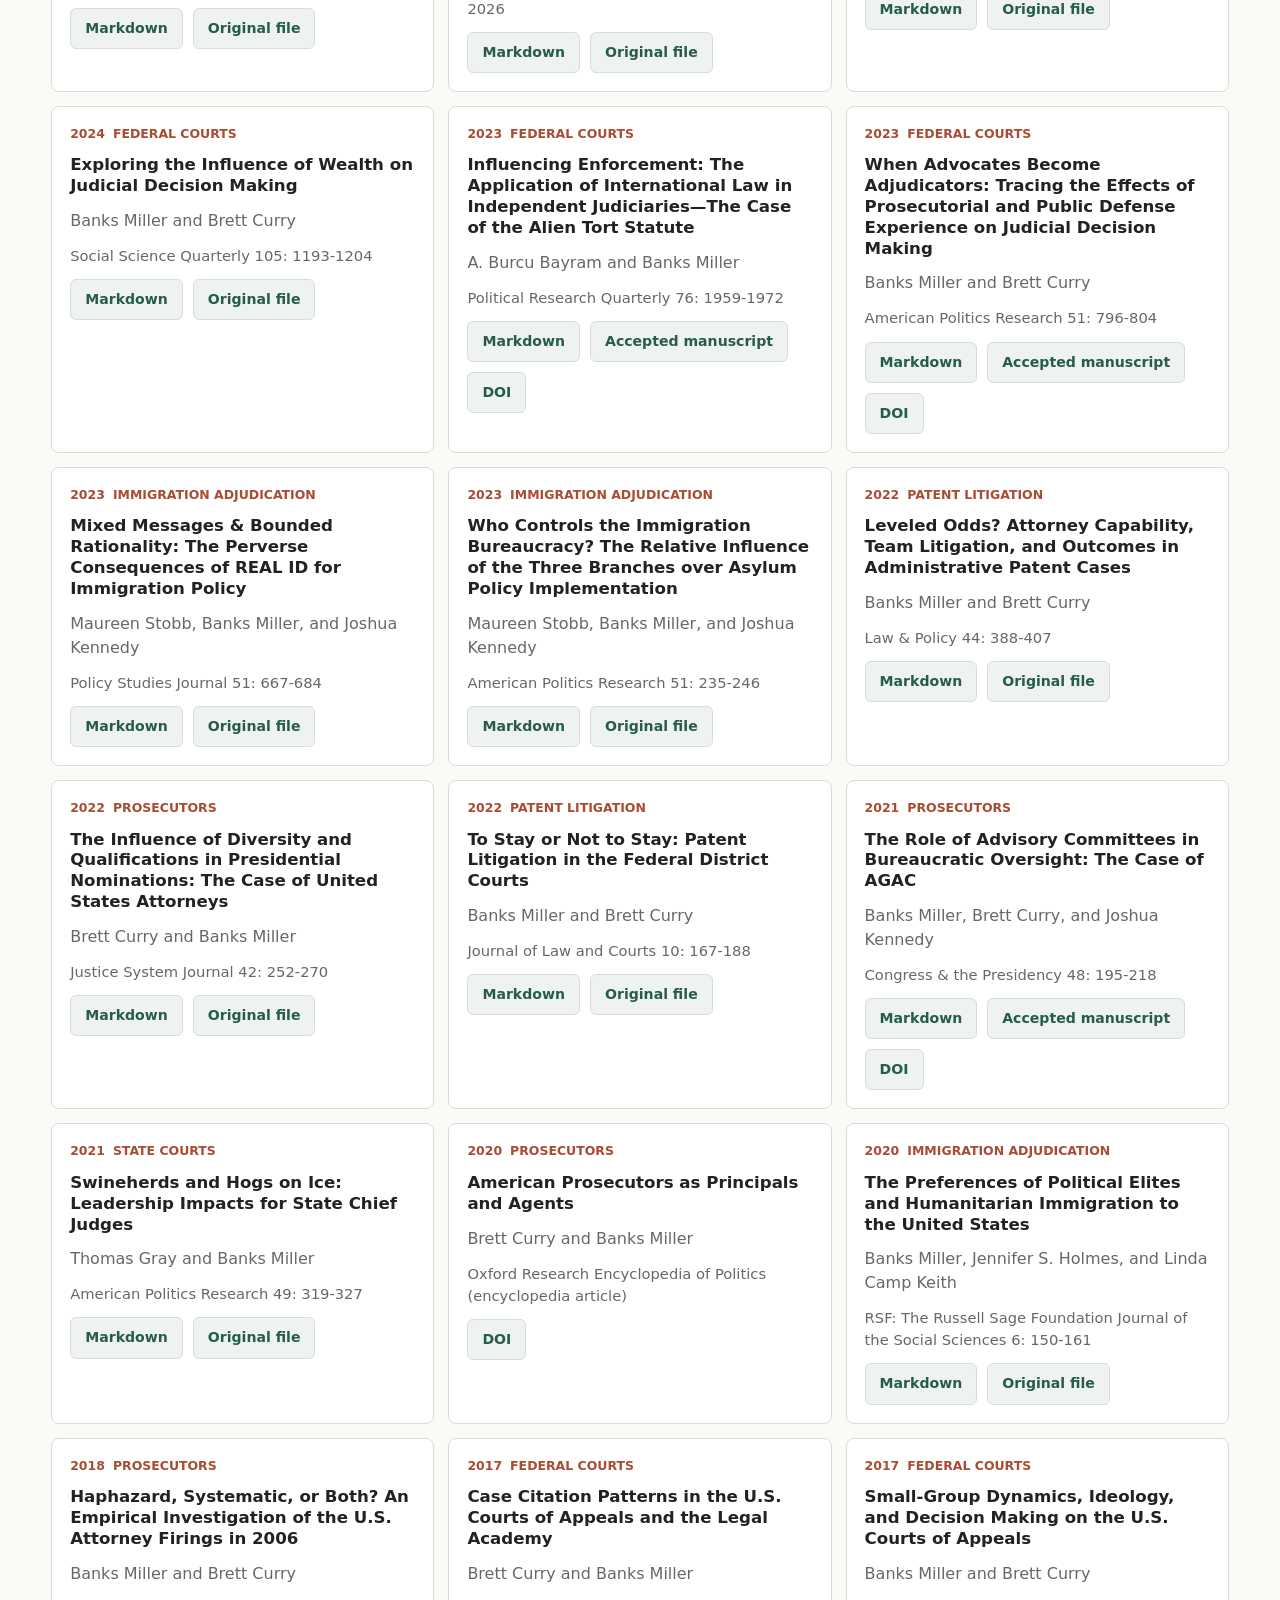
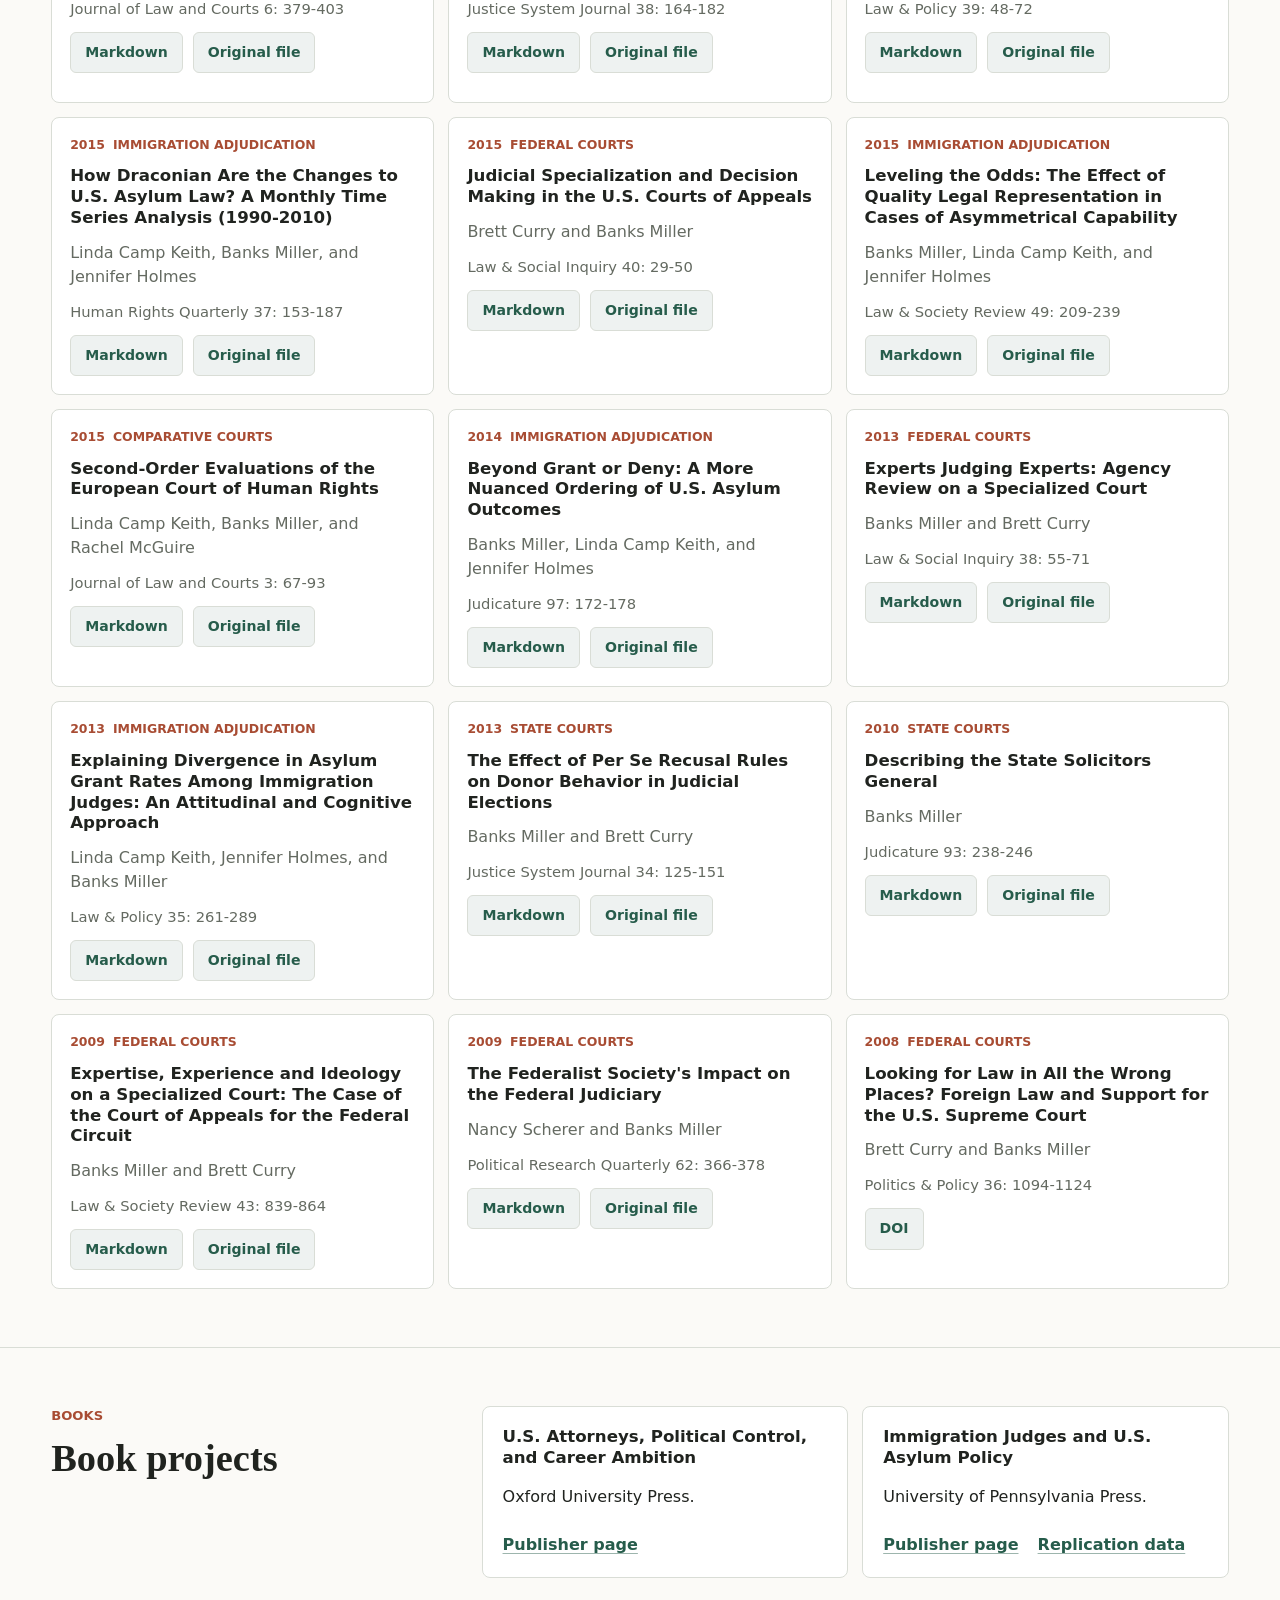
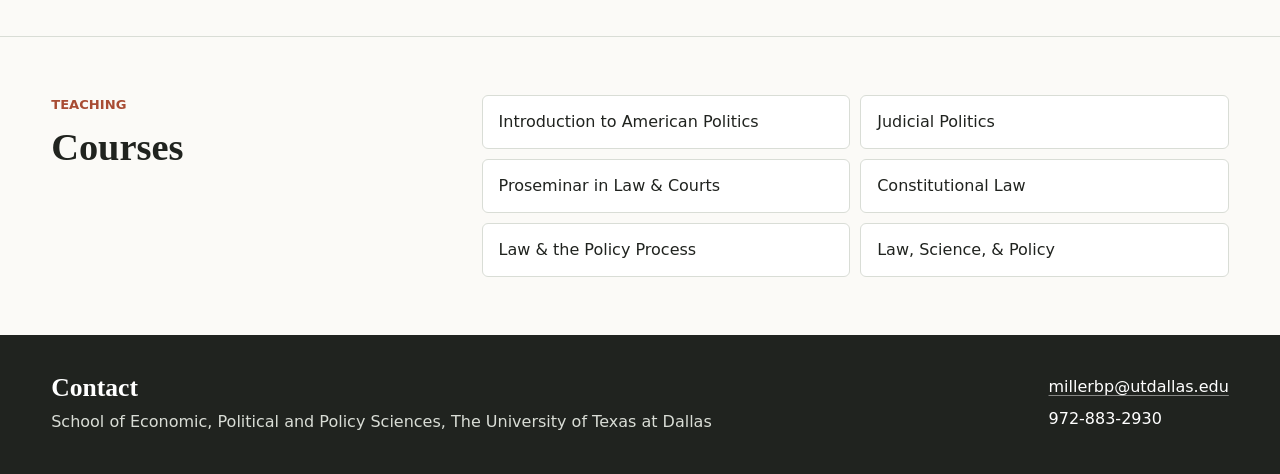
==== commit 4895df05: "Add five CV articles missing from the site; fix 2008 year in CV Adds cards for the five items on the" ====
--- a/index.html
+++ b/index.html
@@ -32,9 +32,9 @@
 
     <section class="focus-band" aria-label="Research areas">
       <ul>
-        <li><span>Federal courts</span><strong>9</strong></li>
+        <li><span>Federal courts</span><strong>12</strong></li>
 <li><span>Immigration adjudication</span><strong>8</strong></li>
-<li><span>Prosecutors</span><strong>3</strong></li>
+<li><span>Prosecutors</span><strong>5</strong></li>
 <li><span>State courts</span><strong>3</strong></li>
 <li><span>Comparative courts</span><strong>2</strong></li>
 <li><span>Patent litigation</span><strong>2</strong></li>
@@ -45,8 +45,8 @@
     <section id="research" class="section">
       <div class="section-head">
         <p class="eyebrow">Research</p>
-        <h2>28 Articles</h2>
-        <p>Each card links to a readable paper page and the original file.</p>
+        <h2>33 Articles and Chapters</h2>
+        <p>Most cards link to a readable paper page and the original file. Where the publisher does not allow the published version to be posted, the file is the accepted manuscript; every card with a DOI links to the published version.</p>
       </div>
       <div class="paper-grid">
         <article class="paper-card" data-topic="Federal courts">
@@ -148,6 +148,36 @@
   </div>
 </article>
 
+<article class="paper-card" data-topic="Federal courts">
+  <div class="paper-meta">
+    <span>2023</span>
+    <span>Federal courts</span>
+  </div>
+  <h3>Influencing Enforcement: The Application of International Law in Independent Judiciaries&#x2014;The Case of the Alien Tort Statute</h3>
+  <p>A. Burcu Bayram and Banks Miller</p>
+  <p class="venue">Political Research Quarterly 76: 1959-1972</p>
+  <div class="actions">
+    <a href="influencing-enforcement-alien-tort-statute.html">Markdown</a>
+    <a href="prq_influencing_enforcement_2023_accepted.pdf">Accepted manuscript</a>
+    <a href="https://doi.org/10.1177/10659129231185596">DOI</a>
+  </div>
+</article>
+
+<article class="paper-card" data-topic="Federal courts">
+  <div class="paper-meta">
+    <span>2023</span>
+    <span>Federal courts</span>
+  </div>
+  <h3>When Advocates Become Adjudicators: Tracing the Effects of Prosecutorial and Public Defense Experience on Judicial Decision Making</h3>
+  <p>Banks Miller and Brett Curry</p>
+  <p class="venue">American Politics Research 51: 796-804</p>
+  <div class="actions">
+    <a href="advocates-become-adjudicators.html">Markdown</a>
+    <a href="apr_advocates_adjudicators_2023_accepted.pdf">Accepted manuscript</a>
+    <a href="https://doi.org/10.1177/1532673X231175138">DOI</a>
+  </div>
+</article>
+
 <article class="paper-card" data-topic="Immigration adjudication">
   <div class="paper-meta">
     <span>2023</span>
@@ -218,6 +248,21 @@
   </div>
 </article>
 
+<article class="paper-card" data-topic="Prosecutors">
+  <div class="paper-meta">
+    <span>2021</span>
+    <span>Prosecutors</span>
+  </div>
+  <h3>The Role of Advisory Committees in Bureaucratic Oversight: The Case of AGAC</h3>
+  <p>Banks Miller, Brett Curry, and Joshua Kennedy</p>
+  <p class="venue">Congress &amp; the Presidency 48: 195-218</p>
+  <div class="actions">
+    <a href="advisory-committees-agac.html">Markdown</a>
+    <a href="cp_advisory_committees_agac_2021_accepted.pdf">Accepted manuscript</a>
+    <a href="https://doi.org/10.1080/07343469.2020.1799262">DOI</a>
+  </div>
+</article>
+
 <article class="paper-card" data-topic="State courts">
   <div class="paper-meta">
     <span>2021</span>
@@ -232,6 +277,19 @@
   </div>
 </article>
 
+<article class="paper-card" data-topic="Prosecutors">
+  <div class="paper-meta">
+    <span>2020</span>
+    <span>Prosecutors</span>
+  </div>
+  <h3>American Prosecutors as Principals and Agents</h3>
+  <p>Brett Curry and Banks Miller</p>
+  <p class="venue">Oxford Research Encyclopedia of Politics (encyclopedia article)</p>
+  <div class="actions">
+    <a href="https://doi.org/10.1093/acrefore/9780190228637.013.1987">DOI</a>
+  </div>
+</article>
+
 <article class="paper-card" data-topic="Immigration adjudication">
   <div class="paper-meta">
     <span>2020</span>
@@ -439,6 +497,19 @@
   <div class="actions">
     <a href="federalist-society-impact.html">Markdown</a>
     <a href="fed_soc_final.pdf">Original file</a>
+  </div>
+</article>
+
+<article class="paper-card" data-topic="Federal courts">
+  <div class="paper-meta">
+    <span>2008</span>
+    <span>Federal courts</span>
+  </div>
+  <h3>Looking for Law in All the Wrong Places? Foreign Law and Support for the U.S. Supreme Court</h3>
+  <p>Brett Curry and Banks Miller</p>
+  <p class="venue">Politics &amp; Policy 36: 1094-1124</p>
+  <div class="actions">
+    <a href="https://doi.org/10.1111/j.1747-1346.2008.00151.x">DOI</a>
   </div>
 </article>
 
